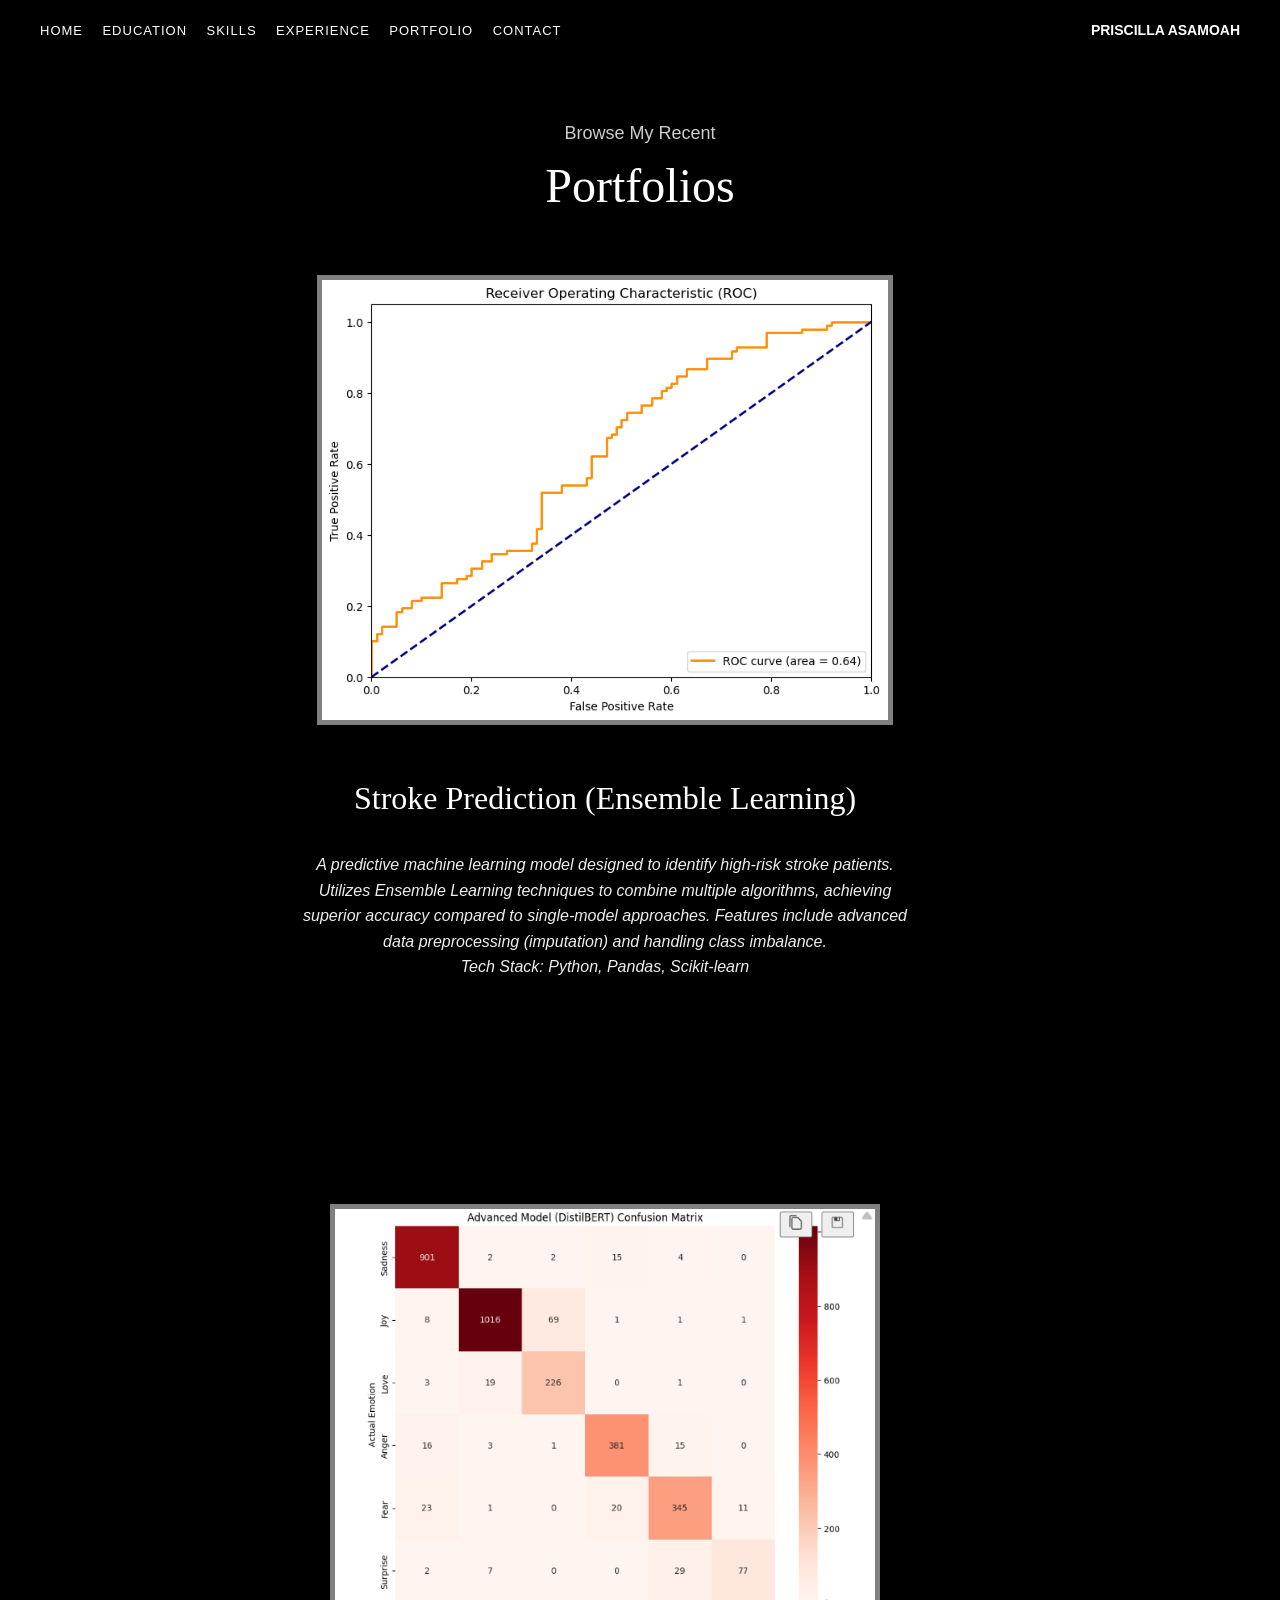
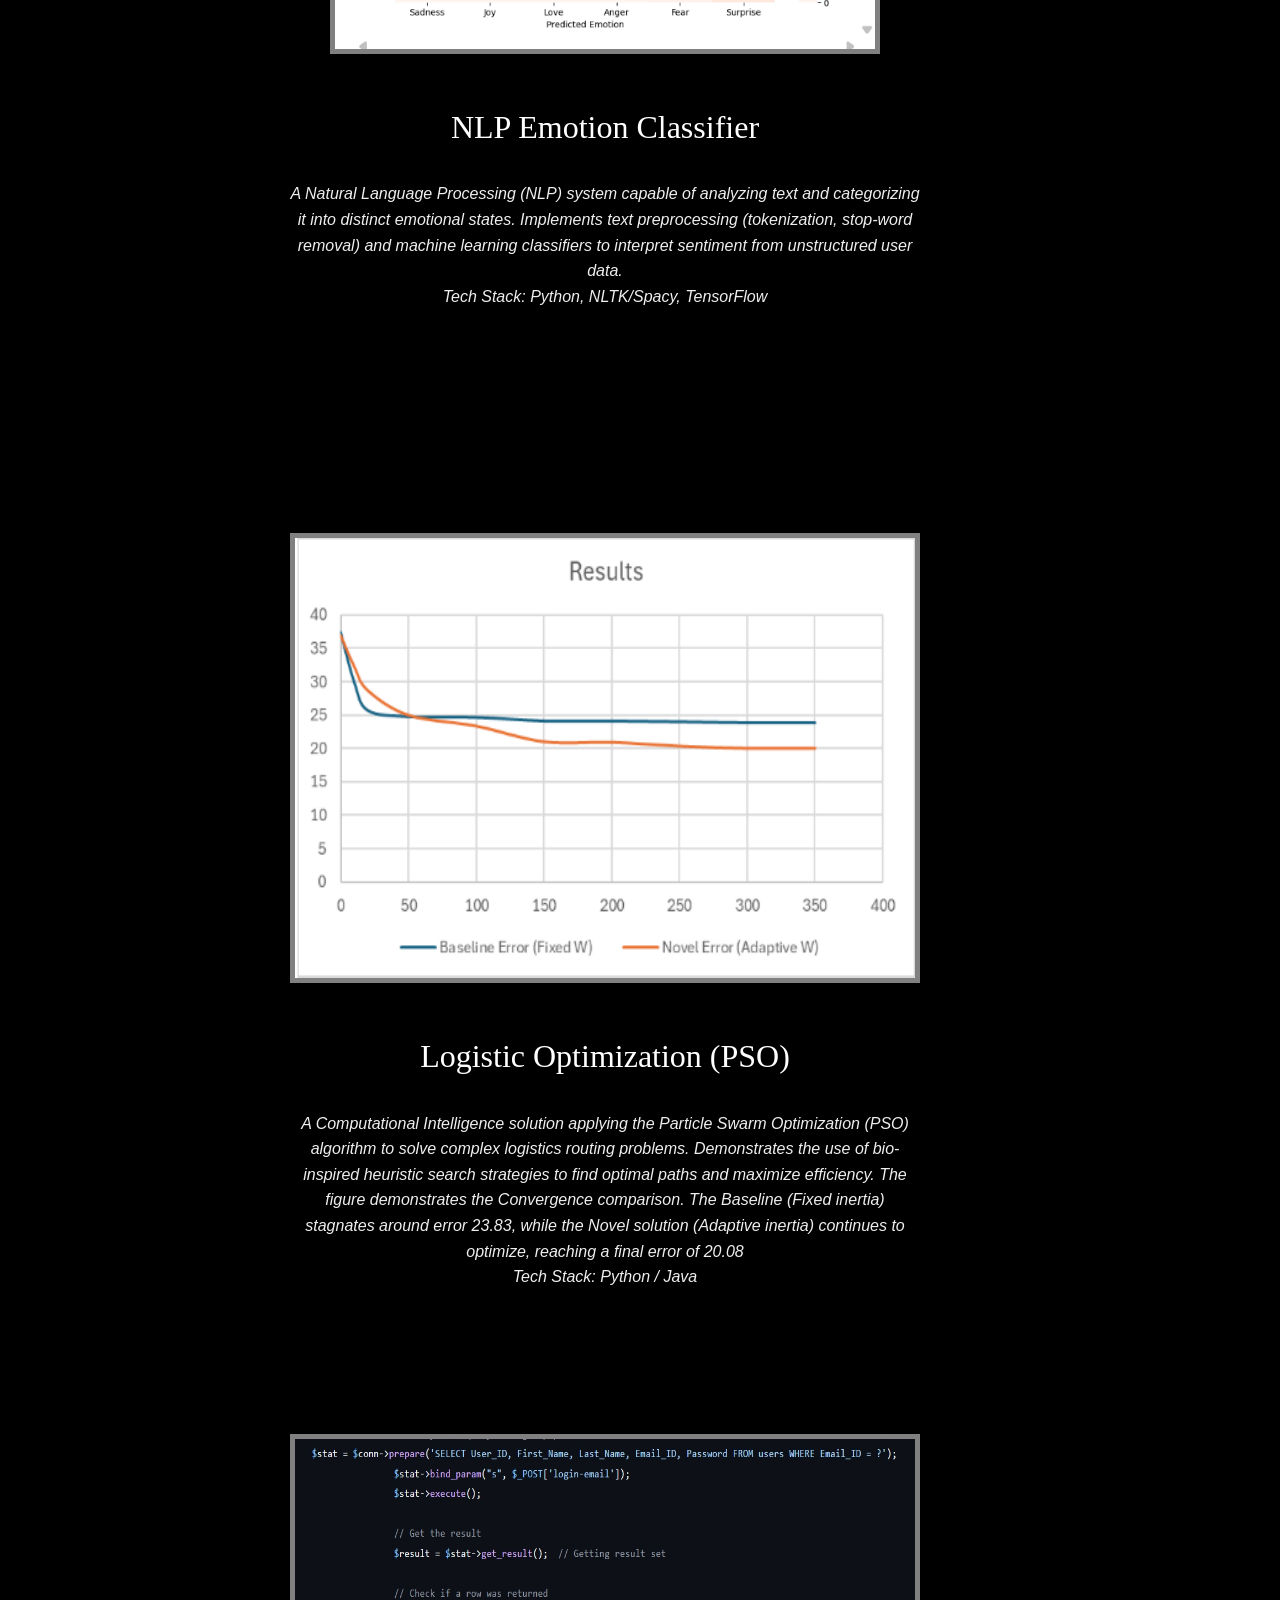
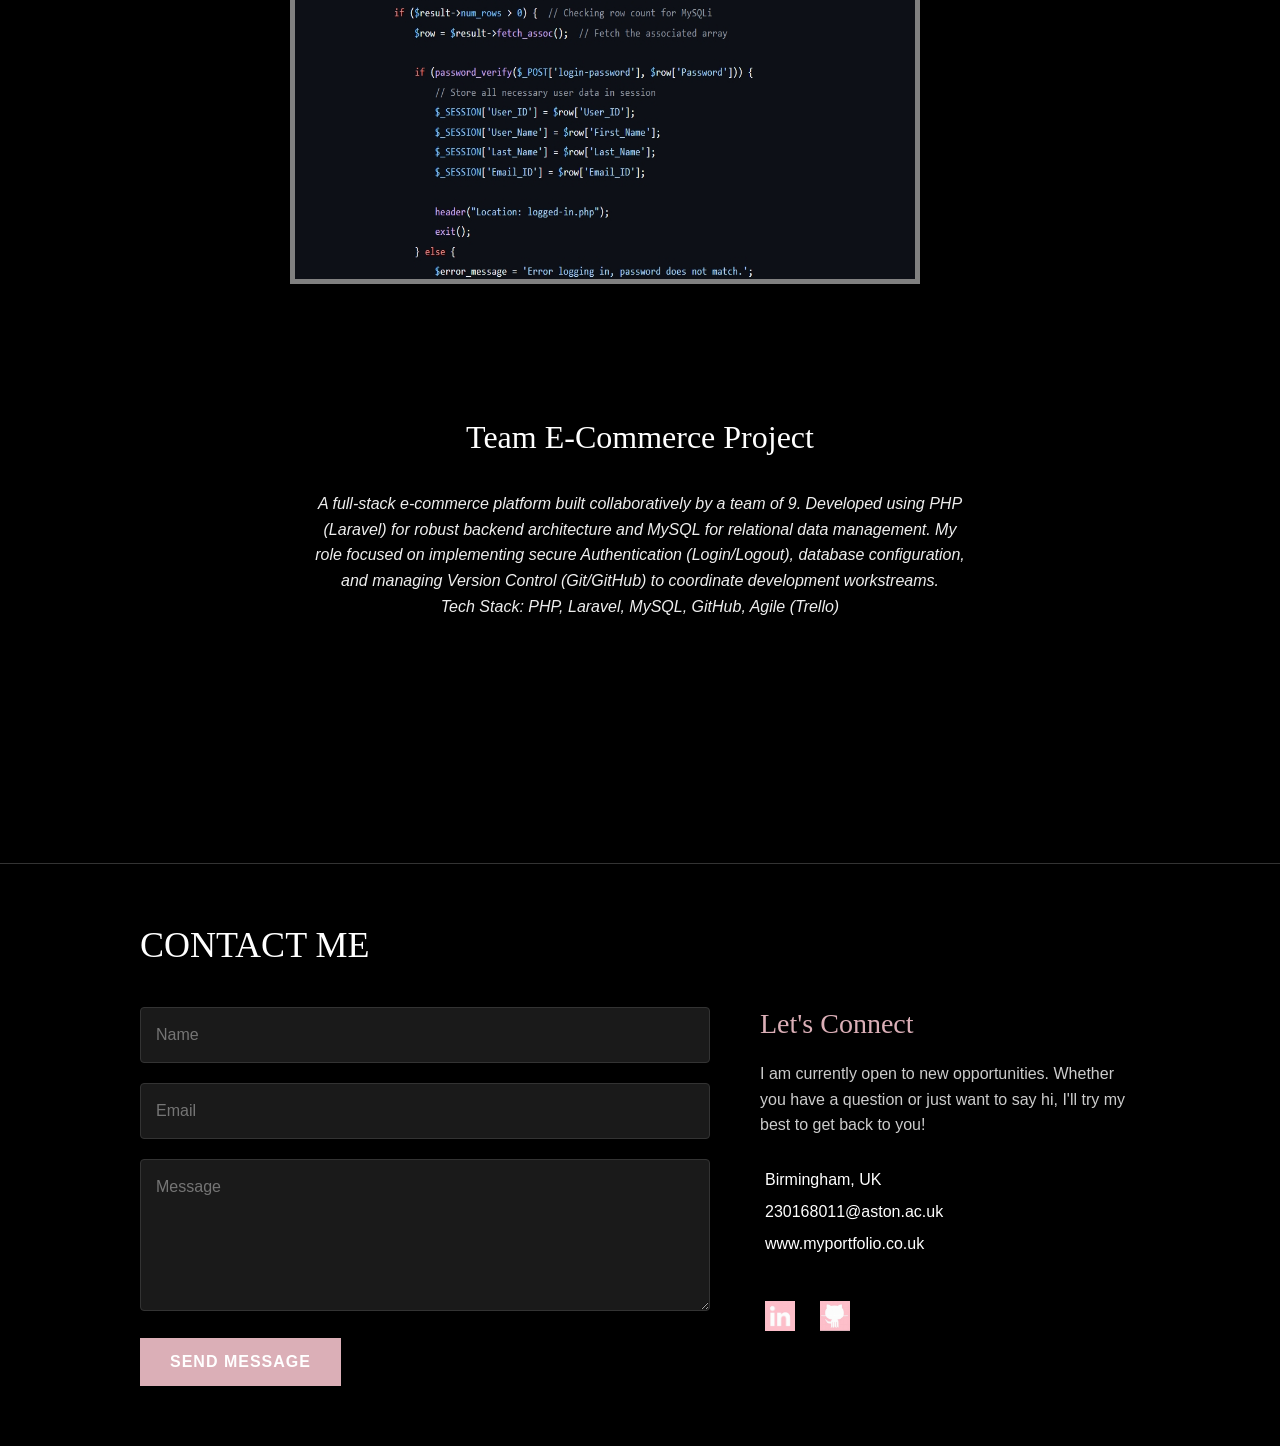
==== Portfolio.html @ 14e6e2b1 "Update Portfolio.html" ====
<!DOCTYPE html>
<html lang="en">
<head>
  <meta charset="utf-8" />
  <title>Portfolio</title>
  <link rel="icon" href="images/favicon2.png" type="image/x-icon"/>
  <link rel="stylesheet" type="text/css" href="https://cdn.jsdelivr.net/npm/bootstrap@5.1.1/dist/css/bootstrap.min.css" />
  <link rel="stylesheet" type="text/css" href="css/style.css" />
  <script defer src="js/basic.js"></script>
</head>
<body class="portbody">

 <nav class="main-nav">

  <!-- 2. The Hamburger Button (Only shows on mobile) -->
  <a href="#" class="toggle-button">
    <span class="bar"></span>
    <span class="bar"></span>
    <span class="bar"></span>
  </a>
    <div class="nav-links">
      <a href="index.html">HOME</a>
      <a href="#education">EDUCATION</a>
      <a href="#skills">SKILLS</a> 
      <a href="#work-experience">EXPERIENCE</a>
       <a href="Portfolio.html">PORTFOLIO</a>
      <a href="#contact">CONTACT</a>
    </div>
    <div class="nav-name">PRISCILLA ASAMOAH</div>
  </nav>


  
  </div>
  <div class="header-main-sm"></div>
</header>
<header class="coolheader">
    <img src="images\blackdot.png" alt="blackdot">
</header>
<main>
  <section id="projects">
    <p class="section_text_p1">Browse My Recent</p>
    <h1 class="title">Portfolios</h1>
    <div class="experience-details-container">
      <div class="detailes-container color-container">
        <div class="article-container">
           <img src="images/ROCStroke.png" alt="Project 1" class="project-img" />
        </div>
        <br>
        <h2 class="experience-subtitle project-title">Stroke Prediction (Ensemble Learning)</h2>
        <h3 class="project1-description"><em> A predictive machine learning model designed to identify high-risk stroke patients. Utilizes Ensemble Learning techniques to combine multiple algorithms, achieving superior accuracy compared to single-model approaches. Features include advanced data preprocessing (imputation) and handling class imbalance.
         <br>Tech Stack: Python, Pandas, Scikit-learn</em></h3><br><br><br><br><br><br>
      </div>
      <div class="detailes-container color-container">
        <div class="article-container">
          <img src="images/NLPClassCM.png" alt="Project 2" class="project-img2" />
        </div>
        <br>
        <h2 class="experience-subtitle project-title2">NLP Emotion Classifier</h2>
        <h3 class="project2-description">
<em>A Natural Language Processing (NLP) system capable of analyzing text and categorizing it into distinct emotional states. Implements text preprocessing (tokenization, stop-word removal) and machine learning classifiers to interpret sentiment from unstructured user data.<br>
Tech Stack: Python, NLTK/Spacy, TensorFlow </em></h3><br><br><br><br><br><br>
      </div>
      <div class="detailes-container color-container">
        <div class="article-container">
          <img src="images/CIResults.png" alt="Project 3" class="project-img3" />
        </div>
        <br>
        <h2 class="experience-subtitle project-title3">Logistic Optimization (PSO)</h2>
        <h3 class="project3-description"> <em>A Computational Intelligence solution applying the Particle Swarm Optimization (PSO) algorithm to solve complex logistics routing problems. Demonstrates the use of bio-inspired heuristic search strategies to find optimal paths and maximize efficiency. The figure demonstrates the Convergence comparison. The Baseline (Fixed inertia) stagnates around error 23.83, while the Novel solution (Adaptive inertia) continues to optimize, reaching a final error of 20.08
<br>Tech Stack: Python / Java</em></h3><br><br><br><br><br><br>
    
          <img src="images/loginecom.jpeg" alt="Project 4" class="project-img4" />
        </div>
        <br>
        <h2 class="experience-subtitle project-title4">Team E-Commerce Project</h2>
        <h3 class="project4-description"><em>A full-stack e-commerce platform built collaboratively by a team of 9. Developed using PHP (Laravel) for robust backend architecture and MySQL for relational data management. My role focused on implementing secure Authentication (Login/Logout), database configuration, and managing Version Control (Git/GitHub) to coordinate development workstreams.<br>Tech Stack: PHP, Laravel, MySQL, GitHub, Agile (Trello)</em></h3><br><br><br><br><br><br>
      </div>
    </div>
  </section>

   <!-- CONTACT SECTION -->
<section id="contact" class="contact-section">
  <div class="container-fluid">
    <h2 class="section-title">CONTACT ME</h2>
    
    <div class="contact-container">
      
      <!-- LEFT SIDE: The Form -->
      <div class="contact-left">
        <form action="#" method="POST" class="simple-form">
          <input type="text" placeholder="Name" required>
          <input type="email" placeholder="Email" required>
          <textarea placeholder="Message" rows="5" required></textarea>
          <button type="submit">SEND MESSAGE</button>
        </form>
      </div>

      <!-- RIGHT SIDE: Info & Socials -->
      <div class="contact-right">
        <h3>Let's Connect</h3>
        <p class="contact-desc">
          I am currently open to new opportunities. Whether you have a question or just want to say hi, I'll try my best to get back to you!
        </p>
        
        <div class="info-item">
          <i class="fas fa-map-marker-alt"></i>
          <span>Birmingham, UK</span>
        </div>
        <div class="info-item">
          <i class="fas fa-envelope"></i>
          <span>230168011@aston.ac.uk</span>
        </div>
        <div class="info-item">
          <i class="fas fa-globe"></i>
          <span>www.myportfolio.co.uk</span>
        </div>

          <div class="social-icons">
             <a href="https://www.linkedin.com/in/priscilla-a-752004272/" target="_blank" class="pink-square">
                 <img src="images/linkedin2.png" alt="LinkedIn">
             </a>
             <a href="https://github.com/xx994" target="_blank" class="pink-square">
                 <img src="images/github2.png" alt="GitHub">
             </a>
          </div>

      </div>

    </div>
  </div>
</section>
 <script>
  const toggleButton = document.getElementsByClassName('toggle-button')[0];
  const navbarLinks = document.getElementsByClassName('nav-links')[0];

  toggleButton.addEventListener('click', () => {
    navbarLinks.classList.toggle('active');
  });
</script>

</main>

</body>
<footer></footer>
</html>
---- css/style.css ----
/* =========================================
   INDEX PAGE STYLES 
   ================================********* */
    /* --- RESET & BASICS --- */
    * {
      margin: 0;
      padding: 0;
      box-sizing: border-box;
    }

    body {
      font-family: 'Raleway', sans-serif;
      overflow-x: hidden;
    }

    img {
      max-width: 100%;
      height: auto;
    }
    html {
  scroll-behavior: smooth; /* Makes it scroll nicely instead of jumping */
}

section {
  scroll-margin-top: 60px; /* The Magic Fix: Stops scrolling 80px above the section */
}

    /* --- NAVIGATION --- */
    .main-nav {
      position: fixed;
      top: 0;
      width: 100%;
      height: 60px;
      background: black;
      display: flex;
      justify-content: space-between;
      align-items: center;
      padding: 0 40px;
      z-index: 1000;
    }

    .nav-links a {
      color: white;
      text-decoration: none;
      margin-right: 15px;
      font-size: 13px;
      letter-spacing: 1px;
    }

    .nav-links a:hover {
      color: #FDBEC9;
    }

    .nav-name {
      color: white;
      font-size: 14px;
      font-weight: bold;
    }

    /* --- HERO SECTION (SPLIT SCREEN) --- */
    .hero-split {
      display: flex;
      min-height: 100vh;
    
    
    }

    .hero-left {
      flex: 1;
      background: white;
      border-bottom: 5px solid black;
      display: flex;
      justify-content: right;
      align-items: center;
      padding: 40px;
      position: relative;
    }

    .hero-right {
      flex: 1;
      background: black;
      color: white;
      display: flex;
      justify-content: center;
      align-items: center;

      
    
    }
    /* --- DOWNLOAD CV BUTTON --- */
.btn-download {
  display: inline-block;
  background-color: rgb(219, 175, 183); /* Your Theme Pink */
  color: white;
  padding: 12px 30px;
  border-radius: 30px; /* Makes it pill-shaped/rounded */
  text-decoration: none;
  font-family: 'Raleway', sans-serif;
  font-weight: bold;
  letter-spacing: 1px;
  margin-bottom: 25px; /* Spacing between button and social icons */
  transition: all 0.3s ease;
  border: 2px solid rgb(219, 175, 183);
}

.btn-download:hover {
  background-color: transparent; /* See-through on hover */
  color: rgb(219, 175, 183); /* Text turns pink */
  border: 2px solid rgb(219, 175, 183);
  transform: translateY(-3px); /* Floats up slightly */
}

    .content-wrapper {
    max-width: 500px;
  width: 100%;
  text-align: flex-end; 
  display: flex;
  flex-direction: column;
  align-items: center;

  
    }
    .signaturelogo{
      margin-right: 500px;
      align-items: start;
    }

    .intro-text {
      font-family: 'Playfair Display', serif;
      font-size: 20px;
      color: #081123;
      margin-bottom: 0;
      margin-right: 350px;
    }

    .main-name {
      font-family: 'Playfair Display', serif;
      font-size: 80px;
      line-height: 0.9;
      color: #081123;
      margin-bottom: 10px;
    }

    .script-name {
      font-family: 'Mrs Saint Delafield', cursive;
      font-size: 70px;
      color: #081123;
      transform: rotate(-18deg) translateX(5px) translateY(-20px);
      display: block;
    }
  

    .hero-right h1 {
      font-family: 'Raleway', sans-serif;
      font-size: 36px;
      margin-bottom: 20px;
      letter-spacing: 2px;
    }

    .hero-right .sub-text {
      font-size: 16px;
      margin-bottom: 30px;
      line-height: 1.5;
    }

    .profile-pic {
  
 width: 320px; /* Bigger and better! */
  height: 320px; /* Optional: Forces a square/circle shape if you want */
  border: 5px solid rgb(219, 175, 183);
  object-fit: cover; /* Ensures face isn't stretched */
  margin-top: 30px; /* Space between Name and Face */
  border-radius: 50%; /* Optional: Makes it a circle (very popular style) */
    }

    /* --- PINK SQUARE ICONS (FIXED) --- */
    .social-icons {
      display: flex;
      gap: 20px; /* Space between icons */
      margin-top: 20px;
      margin-bottom: 20px;
    }

    .pink-square {
        display: flex;
        justify-content: center;
        align-items: center;
        width: 30px;  
        height: 30px; 
        margin-top: 25px;
        margin-left: 5px;
        background-color: rgb(219, 175, 183); /* Pink */
        transition: transform 0.2s; 
        text-decoration: none; /* Remove underline */
    }


    .pink-square:hover {
        background-color: rgb(239, 207, 212);
        transform: scale(1.1);
    }

    /* --- SECTIONS --- */
    .dark-section {
      background-color: black;
      color: white;
      padding: 20px 10% 80px 10%; 
      min-height: 80vh; /* 80% of the screen height */
      border: none; /* No more white border */
     
    }

    .light-section {
      background-color: #eee;
      padding: 80px 10%;
      text-align: center;
       min-height: 80vh; /* 80% of the screen height */
  
    }

    .white-section {
      background-color: white;
      color: #333;
      padding: 80px 10%;
       min-height: 80vh; /* 80% of the screen height */
  
    }

    .section-title {
      font-family: 'Playfair Display', serif;
      font-size: 36px;
      margin-bottom: 40px;
      text-transform: uppercase;
    }
    /* --- EDUCATION SECTION --- */
    .edu-item, .job-item {
    margin-bottom: 5px;
    }

    .edu-item h3, .job-item h3 {
      font-size: 22px;
      margin-bottom: 5px;
    }

    .meta {
      font-style: italic;
      margin-bottom: 10px;
      color: gray;
    }

    .dark-section .meta {
      color: #bbb;
    }

    .quote {
      border-left: 4px solid pink;
      padding-left: 20px;
      margin-top: 40px;
      font-style: italic;
    }

    .skills-grid {
      display: flex;
      justify-content: space-around;
      flex-wrap: wrap;
    }

    .skill-card {
      background: white;
      padding: 20px;
      margin: 10px;
      width: 250px;
      border-bottom: 4px solid black;
    }

/* --- CONTACT SECTION (Split Layout) --- */
.contact-section {
  background-color: black;
  color: white;
  padding: 60px 10%;
  border-top: 1px solid #333; /* Subtle divider line */
}

.contact-container {
  display: flex;
  gap: 50px; /* Space between Form and Info */
  flex-wrap: wrap; /* Wraps on mobile */
  align-items: flex-start;
}

/* LEFT SIDE: Form Styling */
.contact-left {
  flex: 1.5; /* Takes up slightly more space */
}

.simple-form input, 
.simple-form textarea {
  width: 100%;
  padding: 15px;
  margin-bottom: 20px;
  background-color: #1a1a1a; /* Dark Grey Input background */
  border: 1px solid #333;
  color: white;
  font-family: 'Raleway', sans-serif;
  border-radius: 4px; /* Slight curve */
}

.simple-form input:focus, 
.simple-form textarea:focus {
  outline: none;
  border-color: rgb(219, 175, 183); /* Pink focus border */
}

.simple-form button {
  background-color: rgb(219, 175, 183);
  color: white;
  padding: 12px 30px;
  border: none;
  cursor: pointer;
  font-weight: bold;
  letter-spacing: 1px;
  transition: background 0.3s;
}

.simple-form button:hover {
  background-color: rgb(239, 207, 212);
}

/* RIGHT SIDE: Info Styling */
.contact-right {
  flex: 1;
}

.contact-right h3 {
  font-family: 'Playfair Display', serif;
  font-size: 28px;
  margin-bottom: 20px;
  color: rgb(219, 175, 183);
}

.contact-desc {
  color: #ccc;
  margin-bottom: 30px;
  line-height: 1.6;
}

.info-item {
  display: flex;
  align-items: left;
  margin-left: -30px;
  margin-bottom: 8px;
}

.info-item i {
  color: rgb(219, 175, 183);
  width: 25px;
  margin-right: 10px;
  margin: top -150px;
}

/* Mobile Fix */
@media (max-width: 768px) {
  .contact-container {
    flex-direction: column; /* Stack them on phone */
  }
}


/* =========================================
   PORTFOLIO PAGE STYLES (Black Background)
   ================================********* */

/* 1. Page Background & Reset */
.portbody {
  background-color: black;
  color: white;
  font-family: 'Raleway', sans-serif;
  overflow-x: hidden; /* Prevents side scrolling */
}

/* 2. Navigation (Matches your Index page) */
.header-main {
  position: fixed;
  top: 0;
  width: 100%;
  height: 80px;
  background-color: black;
  z-index: 1000;
  display: flex;
  align-items: center;
  justify-content: space-between;
  padding: 0 50px;
  border-bottom: 1px solid #333; /* Subtle divider */
}

.header-main-nav ul {
  list-style: none;
  margin: 0;
  padding: 0;
  display: flex;
}

.header-main-nav li {
  margin-right: 30px;
}

.header-main-nav a {
  text-decoration: none;
  color: white;
  font-size: 14px;
  letter-spacing: 1px;
  font-family: 'Open Sans', sans-serif;
}

.header-main-nav a:hover {
  color: #FDBEC9; /* Your Pink Hover Color */
}

/* 3. Main Project Section Layout */
/* 3. Main Project Section Layout */
/* =========================================
   PROJECT SECTION (CLEAN & CENTERED)
   ================================********* */

/* 1. Main Section Wrapper */
#projects {
  padding-top: 120px;
  padding-bottom: 100px;
  display: flex;
  flex-direction: column;
  align-items: center;
  width: 100%;
}

/* 2. Main Titles (e.g., "Browse My Recent") */
.section_text_p1 {
  font-size: 18px;
  color: #ccc;
  margin-bottom: 10px;
  text-align: center;
}

.title {
  font-family: 'Playfair Display', serif;
  font-size: 48px;
  text-align: center;
  margin-bottom: 60px;
  color: white;
}

/* 3. Individual Project Container (Holds Image + Text) */
.detailes-container {
  margin-bottom: 80px;
  width: 90%;          /* Uses percentage so it fits mobile */
  max-width: 900px;    /* Stops it from getting too wide */
  display: flex;
  flex-direction: column;
  align-items: center; /* Forces everything to the center line */
}

/* 4. Project Images */
/* NOTE: We list all classes to make sure they all behave the same */
.project-img, 
.project-img2, 
.project-img3,
.project-img4, 
.project-img5, 
.project-img6 {
  width: 100%;
  max-width: 700px;
  
  /* THE FIX: 450px is the happy medium between "too small" and "too tall" */
  height: 450px; 
  
  border: 5px solid grey;
  
  /* IMPORTANT FIX: Images should be 'block', not 'flex' */
  display: block; 
  
  margin-bottom: 30px; /* Space between Image and Title */
 
}

/* 5. Project Titles */
.project-title,
.project-title2,
.project-title3,
.project-title4,
.project-title5,
.project-title6 {
  font-family: 'Playfair Display', serif;
  font-size: 32px;
  margin-bottom: 35px;
  text-align: center;
  width: 100%;
  color: white;
}

/* 6. Project Descriptions */
.project1-description,
.project2-description,
.project3-description,
.project4-description,
.project5-description,
.project6-description {
  font-family: 'Raleway', sans-serif;
  font-size: 16px;
  color: #eee;
  
  /* ALIGNMENT FIX */
  text-align: center; /* Centers the words */
  margin: 0 auto;     /* Centers the invisible text box */
  
  line-height: 1.6;
  
  /* TRICK: Making text slightly narrower than the image looks cleaner */
  max-width: 650px; 
  width: 100%;
  
  font-weight: 300;
  font-style: normal; /* Ensures no italics */
}
/* Hide the decorative dot if it interferes, or style it */
.coolheader {
  display: none; /* Hides the blackdot image unless you really need it */
}

/* 7. Mobile Adjustments */
@media (max-width: 768px) {
  .header-main {
    padding: 0 20px;
  }
  
  .title {
    font-size: 36px;
  }
  
  .project-title, .project-title2, .project-title3 {
    font-size: 24px;
  }
  
  .project1-description, .project2-description, .project3-description {
    font-size: 16px;
    padding: 0 20px;
  }
}
/* 1. Base Styles (Desktop) - Hide the hamburger */
.toggle-button {
  display: none; /* Hidden on computer */
  position: absolute;
  right: 20px;
  flex-direction: column;
  justify-content: space-between;
  width: 30px;
  height: 21px;
}

.toggle-button .bar {
  height: 3px;
  width: 100%;
  background-color: white;
  border-radius: 10px;
}
 /* =========================================
   MOBILE FIXES (Add to bottom of style.css)
   ================================********* */

@media (max-width: 768px) {

  /* 1. Fix the Main Container Stacking */
  .hero-split {
    flex-direction: column; /* Stacks White on top of Black */
    margin-top: 60px; /* Space for navbar */
  }

  /* 2. Fix the White Section (Top) */
  .hero-left {
    width: 100%;
    border-right: none; /* REMOVES THE WEIRD VERTICAL LINE */
    border-bottom: 5px solid black; /* Adds a clean divider at the bottom instead */
    padding: 40px 20px;
    
    /* Center the Name and Logo */
    justify-content: center; 
    align-items: center;
    text-align: center;
  }

  /* Reset margins for the name elements so they center properly */
  .hero-left .content-wrapper,
  .intro-text,
  .signaturelogo, 
  .script-name {
    margin: 0 auto; /* Forces everything to center */
    text-align: center;
    transform: none; /* Removes fancy rotations that might break mobile */
  }
  
  /* Optional: Make the script name readable on mobile */
  .script-name {
    margin-top: -10px;
    margin-bottom: 20px;
    display: block;
  }

  /* 3. Fix the Black Section (Bottom) */
  .hero-right {
    width: 100%;
    padding: 60px 20px;
    
    /* Center everything */
    justify-content: center;
    align-items: center;
    text-align: center;
  }

  /* Fix the text alignment in the black section */
  .hero-right .content-wrapper {
    margin: 0;
    text-align: center;
    align-items: center;
  }

  /* Make the big text slightly smaller for phone screens */
  .hero-right h1 {
    font-size: 32px; 
    text-align: center;
  }

  /* 4. Fix the Profile Pic if it's there */
  .profile-pic {
    width: 250px;
    height: 250px;
    margin: 20px auto;
  }

  /* 5. Navigation Bar Fix */
  .main-nav {
    padding: 0 20px; /* Less padding on sides */
  }
  
  .nav-name {
    font-size: 12px; /* Smaller name in corner */
  }
  @media (max-width: 768px) {
  /* Show the button */
  .toggle-button {
    display: flex; 
  }

  /* Hide the links by default */
  .nav-links {
    display: none; 
    width: 100%;
    text-align: center;
    position: absolute;
    top: 60px; /* Push it below the black bar */
    left: 0;
    background-color: black; /* Match navbar color */
    padding: 20px 0;
  }

  /* Stack the links vertically */
  .nav-links ul {
    flex-direction: column;
    width: 100%;
  }

  .nav-links li {
    margin: 15px 0; /* Space them out */
    display: block;
  }

  /* The Class we will add with JavaScript to show the menu */
  .nav-links.active {
    display: flex;
  }
}
}
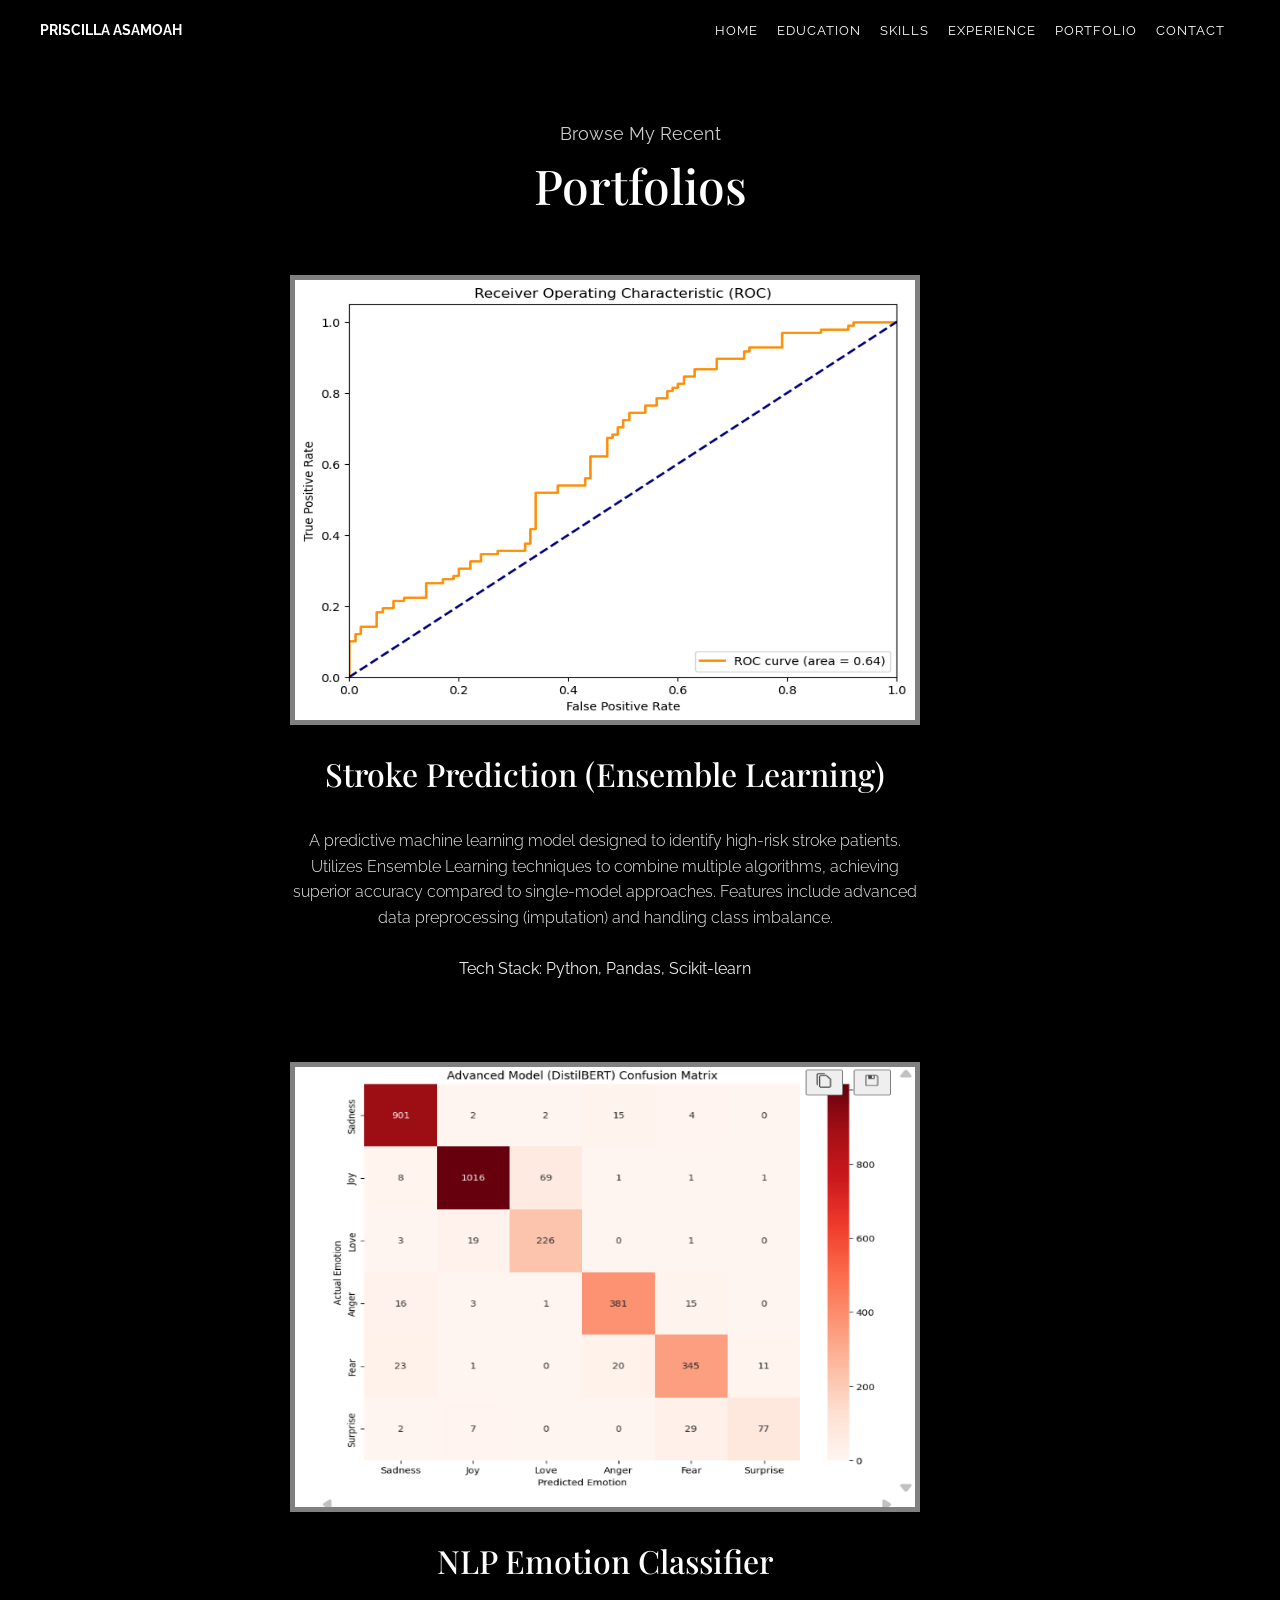
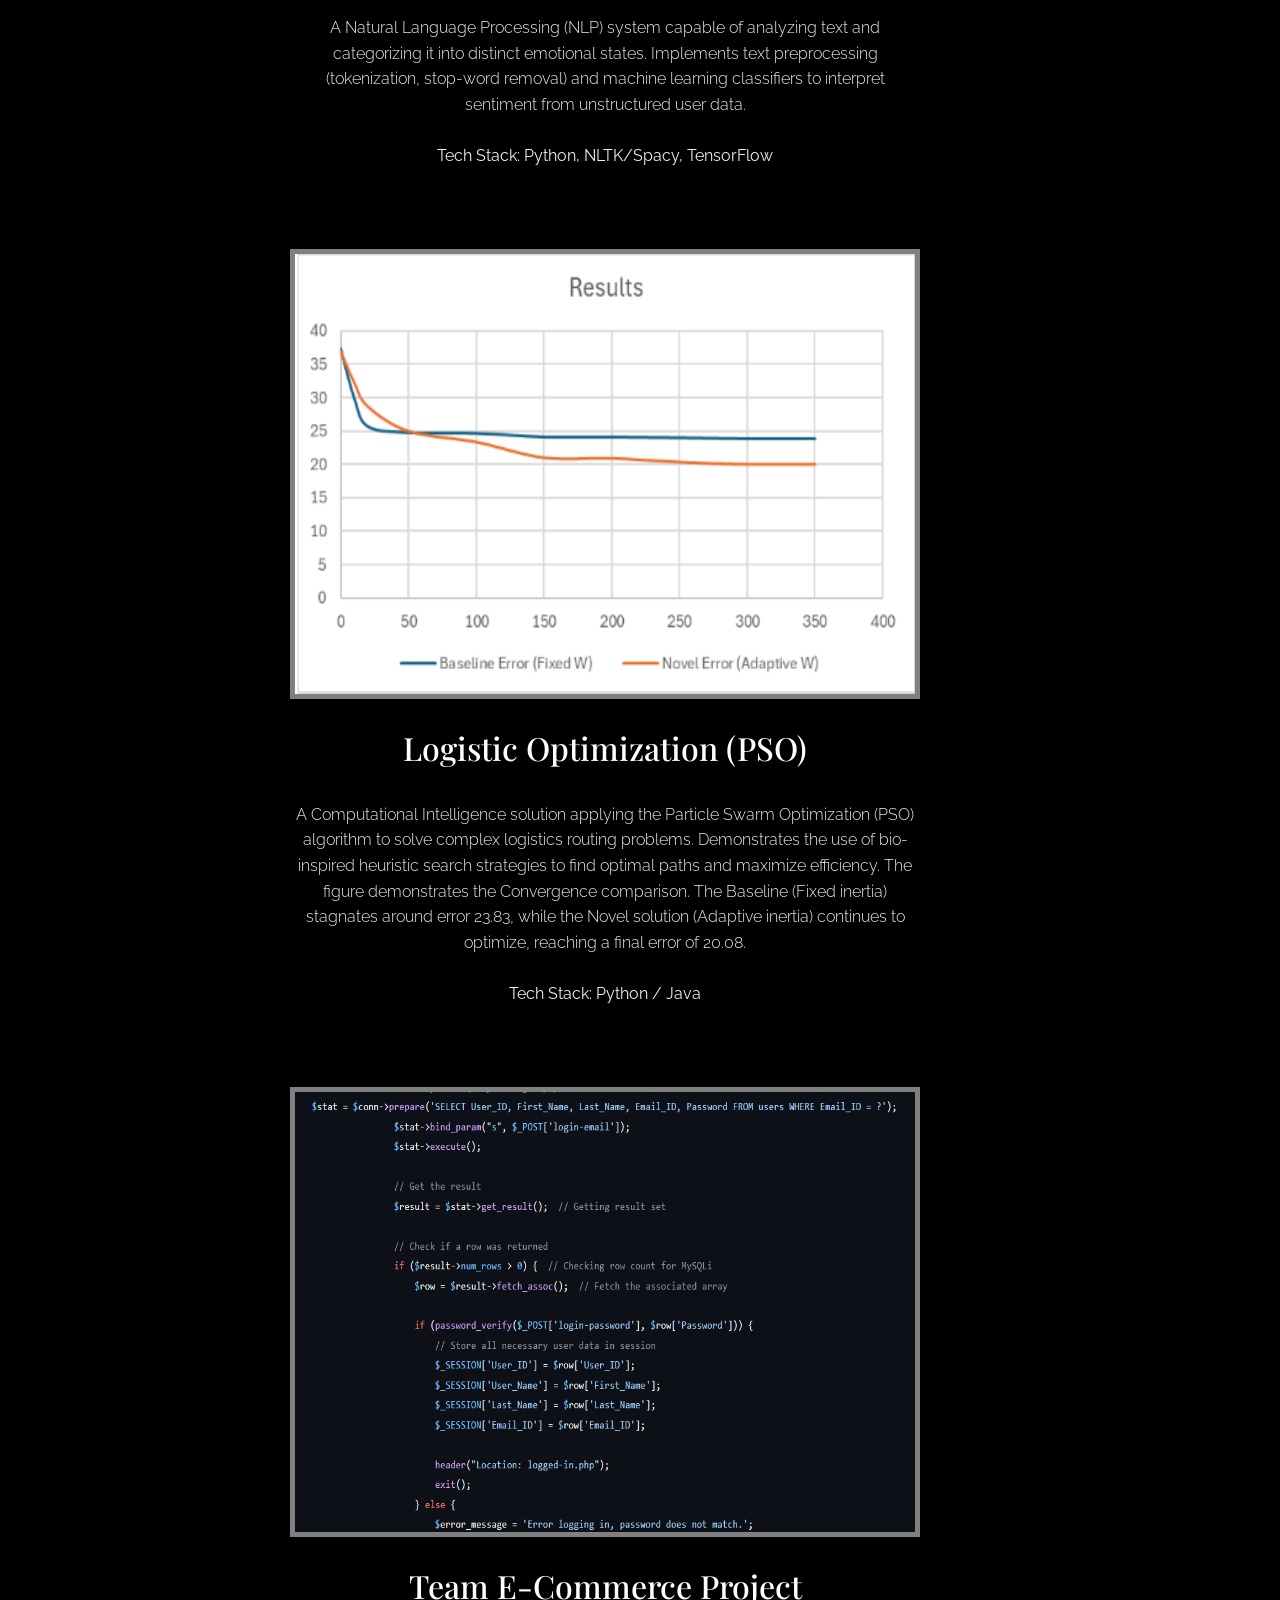
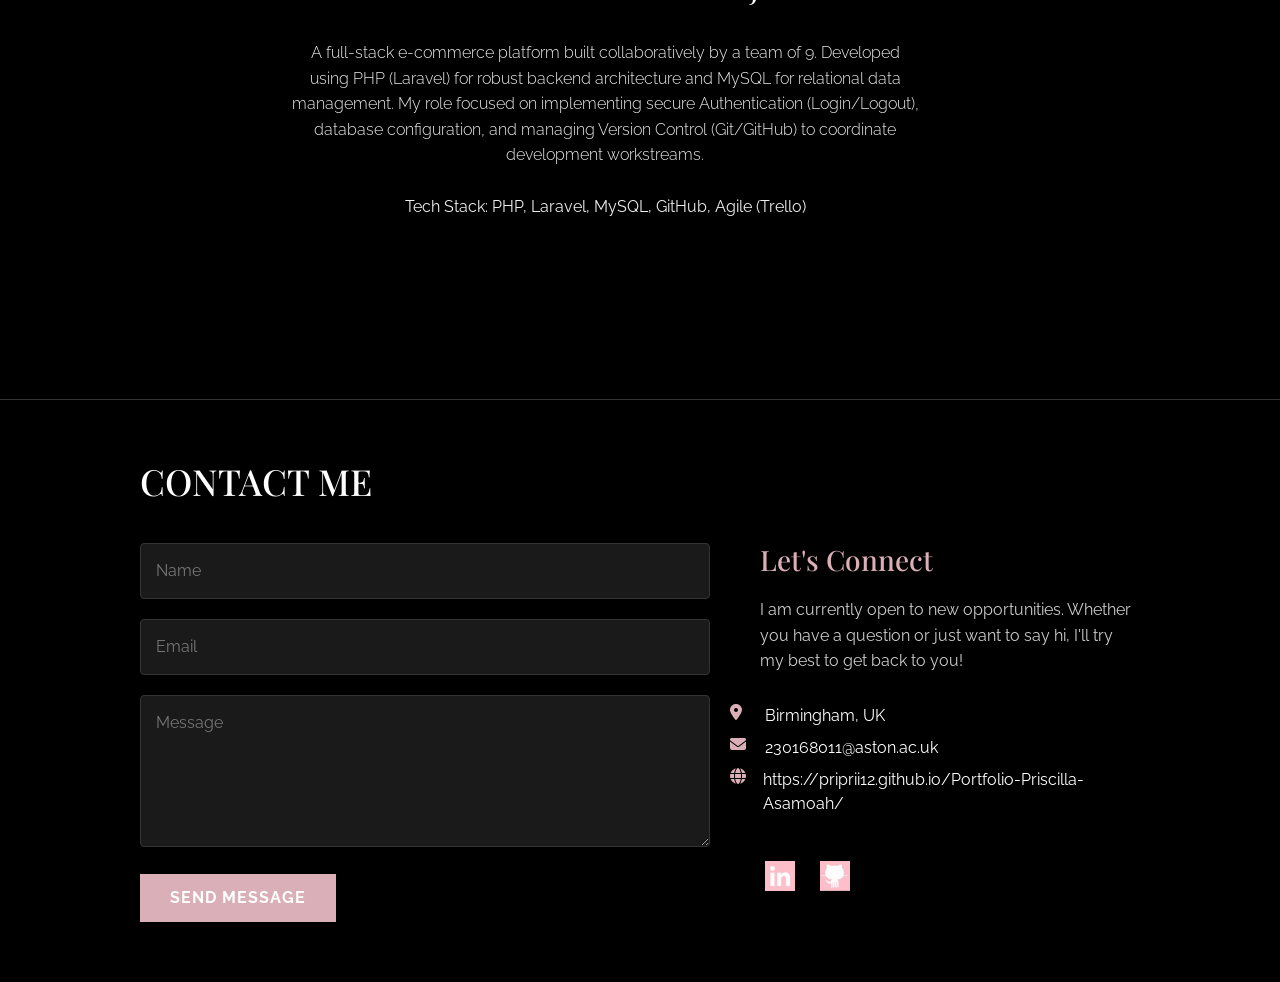
==== commit 1de70189: "Update Portfolio.html responsive layout for mobile" ====
--- a/Portfolio.html
+++ b/Portfolio.html
@@ -2,145 +2,161 @@
 <html lang="en">
 <head>
   <meta charset="utf-8" />
-  <title>Portfolio</title>
+  <meta name="viewport" content="width=device-width, initial-scale=1.0">
+  <title>Priscilla Asamoah | Portfolio</title>
   <link rel="icon" href="images/favicon2.png" type="image/x-icon"/>
-  <link rel="stylesheet" type="text/css" href="https://cdn.jsdelivr.net/npm/bootstrap@5.1.1/dist/css/bootstrap.min.css" />
+  
+  <!-- Fonts -->
+  <link rel="preconnect" href="https://fonts.googleapis.com">
+  <link rel="preconnect" href="https://fonts.gstatic.com" crossorigin>
+  <link href="https://fonts.googleapis.com/css2?family=Mrs+Saint+Delafield&family=Open+Sans:wght@300&family=Playfair+Display:wght@400;700&family=Raleway:wght@300;400;500;700&display=swap" rel="stylesheet">
+  
+  <!-- Bootstrap -->
+  <link rel="stylesheet" href="https://cdn.jsdelivr.net/npm/bootstrap@5.1.1/dist/css/bootstrap.min.css" />
+  
+  <!-- FontAwesome (Fixes your missing icons!) -->
+  <link rel="stylesheet" href="https://cdnjs.cloudflare.com/ajax/libs/font-awesome/6.4.0/css/all.min.css">
+
+  <!-- CSS -->
   <link rel="stylesheet" type="text/css" href="css/style.css" />
-  <script defer src="js/basic.js"></script>
 </head>
+
 <body class="portbody">
 
- <nav class="main-nav">
+  <nav class="main-nav">
+    <div class="nav-name">PRISCILLA ASAMOAH</div>
 
-  <!-- 2. The Hamburger Button (Only shows on mobile) -->
-  <a href="#" class="toggle-button">
-    <span class="bar"></span>
-    <span class="bar"></span>
-    <span class="bar"></span>
-  </a>
+    <!-- The Hamburger Button -->
+    <a href="#" class="toggle-button">
+      <span class="bar"></span>
+      <span class="bar"></span>
+      <span class="bar"></span>
+    </a>
+    
     <div class="nav-links">
+      <!-- FIXED LINKS: Point back to index.html -->
       <a href="index.html">HOME</a>
-      <a href="#education">EDUCATION</a>
-      <a href="#skills">SKILLS</a> 
-      <a href="#work-experience">EXPERIENCE</a>
-       <a href="Portfolio.html">PORTFOLIO</a>
-      <a href="#contact">CONTACT</a>
+      <a href="index.html#education">EDUCATION</a>
+      <a href="index.html#skills">SKILLS</a> 
+      <a href="index.html#work-experience">EXPERIENCE</a>
+      <a href="Portfolio.html">PORTFOLIO</a>
+      <a href="portfolio.html#contact">CONTACT</a>
     </div>
-    <div class="nav-name">PRISCILLA ASAMOAH</div>
   </nav>
 
-
-  
-  </div>
-  <div class="header-main-sm"></div>
-</header>
-<header class="coolheader">
-    <img src="images\blackdot.png" alt="blackdot">
-</header>
 <main>
   <section id="projects">
     <p class="section_text_p1">Browse My Recent</p>
     <h1 class="title">Portfolios</h1>
     <div class="experience-details-container">
-      <div class="detailes-container color-container">
-        <div class="article-container">
-           <img src="images/ROCStroke.png" alt="Project 1" class="project-img" />
-        </div>
-        <br>
-        <h2 class="experience-subtitle project-title">Stroke Prediction (Ensemble Learning)</h2>
-        <h3 class="project1-description"><em> A predictive machine learning model designed to identify high-risk stroke patients. Utilizes Ensemble Learning techniques to combine multiple algorithms, achieving superior accuracy compared to single-model approaches. Features include advanced data preprocessing (imputation) and handling class imbalance.
-         <br>Tech Stack: Python, Pandas, Scikit-learn</em></h3><br><br><br><br><br><br>
+      
+      <!-- PROJECT 1 -->
+      <div class="detailes-container">
+        <img src="images/ROCStroke.png" alt="Stroke Prediction" class="project-img" />
+        <h2 class="project-title">Stroke Prediction (Ensemble Learning)</h2>
+        <p class="project1-description">
+           A predictive machine learning model designed to identify high-risk stroke patients. Utilizes Ensemble Learning techniques to combine multiple algorithms, achieving superior accuracy compared to single-model approaches. Features include advanced data preprocessing (imputation) and handling class imbalance.
+           <br><br><strong>Tech Stack: Python, Pandas, Scikit-learn</strong>
+        </p>
       </div>
-      <div class="detailes-container color-container">
-        <div class="article-container">
-          <img src="images/NLPClassCM.png" alt="Project 2" class="project-img2" />
-        </div>
-        <br>
-        <h2 class="experience-subtitle project-title2">NLP Emotion Classifier</h2>
-        <h3 class="project2-description">
-<em>A Natural Language Processing (NLP) system capable of analyzing text and categorizing it into distinct emotional states. Implements text preprocessing (tokenization, stop-word removal) and machine learning classifiers to interpret sentiment from unstructured user data.<br>
-Tech Stack: Python, NLTK/Spacy, TensorFlow </em></h3><br><br><br><br><br><br>
+
+      <!-- PROJECT 2 -->
+      <div class="detailes-container">
+        <img src="images/NLPClassCM.png" alt="NLP Emotion Classifier" class="project-img2" />
+        <h2 class="project-title2">NLP Emotion Classifier</h2>
+        <p class="project2-description">
+          A Natural Language Processing (NLP) system capable of analyzing text and categorizing it into distinct emotional states. Implements text preprocessing (tokenization, stop-word removal) and machine learning classifiers to interpret sentiment from unstructured user data.
+          <br><br><strong>Tech Stack: Python, NLTK/Spacy, TensorFlow</strong>
+        </p>
       </div>
-      <div class="detailes-container color-container">
-        <div class="article-container">
-          <img src="images/CIResults.png" alt="Project 3" class="project-img3" />
-        </div>
-        <br>
-        <h2 class="experience-subtitle project-title3">Logistic Optimization (PSO)</h2>
-        <h3 class="project3-description"> <em>A Computational Intelligence solution applying the Particle Swarm Optimization (PSO) algorithm to solve complex logistics routing problems. Demonstrates the use of bio-inspired heuristic search strategies to find optimal paths and maximize efficiency. The figure demonstrates the Convergence comparison. The Baseline (Fixed inertia) stagnates around error 23.83, while the Novel solution (Adaptive inertia) continues to optimize, reaching a final error of 20.08
-<br>Tech Stack: Python / Java</em></h3><br><br><br><br><br><br>
+
+      <!-- PROJECT 3 -->
+      <div class="detailes-container">
+        <img src="images/CIResults.png" alt="Logistic Optimization" class="project-img3" />
+        <h2 class="project-title3">Logistic Optimization (PSO)</h2>
+        <p class="project3-description">
+           A Computational Intelligence solution applying the Particle Swarm Optimization (PSO) algorithm to solve complex logistics routing problems. Demonstrates the use of bio-inspired heuristic search strategies to find optimal paths and maximize efficiency. The figure demonstrates the Convergence comparison. The Baseline (Fixed inertia) stagnates around error 23.83, while the Novel solution (Adaptive inertia) continues to optimize, reaching a final error of 20.08.
+           <br><br><strong>Tech Stack: Python / Java</strong>
+        </p>
+      </div>
     
-          <img src="images/loginecom.jpeg" alt="Project 4" class="project-img4" />
-        </div>
-        <br>
-        <h2 class="experience-subtitle project-title4">Team E-Commerce Project</h2>
-        <h3 class="project4-description"><em>A full-stack e-commerce platform built collaboratively by a team of 9. Developed using PHP (Laravel) for robust backend architecture and MySQL for relational data management. My role focused on implementing secure Authentication (Login/Logout), database configuration, and managing Version Control (Git/GitHub) to coordinate development workstreams.<br>Tech Stack: PHP, Laravel, MySQL, GitHub, Agile (Trello)</em></h3><br><br><br><br><br><br>
+      <!-- PROJECT 4 (Fixed Structure) -->
+      <div class="detailes-container">
+          <img src="images/loginecom.jpeg" alt="E-Commerce Project" class="project-img4" />
+          <h2 class="project-title4">Team E-Commerce Project</h2>
+          <p class="project4-description">
+            A full-stack e-commerce platform built collaboratively by a team of 9. Developed using PHP (Laravel) for robust backend architecture and MySQL for relational data management. My role focused on implementing secure Authentication (Login/Logout), database configuration, and managing Version Control (Git/GitHub) to coordinate development workstreams.
+            <br><br><strong>Tech Stack: PHP, Laravel, MySQL, GitHub, Agile (Trello)</strong>
+          </p>
       </div>
+
     </div>
   </section>
 
    <!-- CONTACT SECTION -->
-<section id="contact" class="contact-section">
-  <div class="container-fluid">
-    <h2 class="section-title">CONTACT ME</h2>
-    
-    <div class="contact-container">
+  <section id="contact" class="contact-section">
+    <div class="container-fluid">
+      <h2 class="section-title">CONTACT ME</h2>
       
-      <!-- LEFT SIDE: The Form -->
-      <div class="contact-left">
-        <form action="#" method="POST" class="simple-form">
-          <input type="text" placeholder="Name" required>
-          <input type="email" placeholder="Email" required>
-          <textarea placeholder="Message" rows="5" required></textarea>
-          <button type="submit">SEND MESSAGE</button>
-        </form>
-      </div>
-
-      <!-- RIGHT SIDE: Info & Socials -->
-      <div class="contact-right">
-        <h3>Let's Connect</h3>
-        <p class="contact-desc">
-          I am currently open to new opportunities. Whether you have a question or just want to say hi, I'll try my best to get back to you!
-        </p>
+      <div class="contact-container">
         
-        <div class="info-item">
-          <i class="fas fa-map-marker-alt"></i>
-          <span>Birmingham, UK</span>
-        </div>
-        <div class="info-item">
-          <i class="fas fa-envelope"></i>
-          <span>230168011@aston.ac.uk</span>
-        </div>
-        <div class="info-item">
-          <i class="fas fa-globe"></i>
-          <span>www.myportfolio.co.uk</span>
+        <!-- LEFT SIDE: The Form -->
+        <div class="contact-left">
+          <form action="#" method="POST" class="simple-form">
+            <input type="text" placeholder="Name" required>
+            <input type="email" placeholder="Email" required>
+            <textarea placeholder="Message" rows="5" required></textarea>
+            <button type="submit">SEND MESSAGE</button>
+          </form>
         </div>
 
-          <div class="social-icons">
-             <a href="https://www.linkedin.com/in/priscilla-a-752004272/" target="_blank" class="pink-square">
-                 <img src="images/linkedin2.png" alt="LinkedIn">
-             </a>
-             <a href="https://github.com/xx994" target="_blank" class="pink-square">
-                 <img src="images/github2.png" alt="GitHub">
-             </a>
+        <!-- RIGHT SIDE: Info & Socials -->
+        <div class="contact-right">
+          <h3>Let's Connect</h3>
+          <p class="contact-desc">
+            I am currently open to new opportunities. Whether you have a question or just want to say hi, I'll try my best to get back to you!
+          </p>
+          
+          <div class="info-item">
+            <i class="fas fa-map-marker-alt"></i>
+            <span>Birmingham, UK</span>
+          </div>
+          <div class="info-item">
+            <i class="fas fa-envelope"></i>
+            <span>230168011@aston.ac.uk</span>
+          </div>
+          <div class="info-item">
+            <i class="fas fa-globe"></i>
+            <span>https://priprii12.github.io/Portfolio-Priscilla-Asamoah/</span>
           </div>
 
+            <div class="social-icons">
+               <a href="https://www.linkedin.com/in/priscilla-a-752004272/" target="_blank" class="pink-square">
+                   <img src="images/linkedin2.png" alt="LinkedIn">
+               </a>
+               <a href="https://github.com/xx994" target="_blank" class="pink-square">
+                   <img src="images/github2.png" alt="GitHub">
+               </a>
+            </div>
+
+        </div>
+
       </div>
+    </div>
+  </section>
+</main>
 
-    </div>
-  </div>
-</section>
- <script>
+<!-- SCRIPT MOVED TO BOTTOM FOR PERFORMANCE -->
+<script>
   const toggleButton = document.getElementsByClassName('toggle-button')[0];
   const navbarLinks = document.getElementsByClassName('nav-links')[0];
 
-  toggleButton.addEventListener('click', () => {
-    navbarLinks.classList.toggle('active');
-  });
+  if(toggleButton) {
+    toggleButton.addEventListener('click', () => {
+      navbarLinks.classList.toggle('active');
+    });
+  }
 </script>
 
-</main>
-
 </body>
-<footer></footer>
 </html>
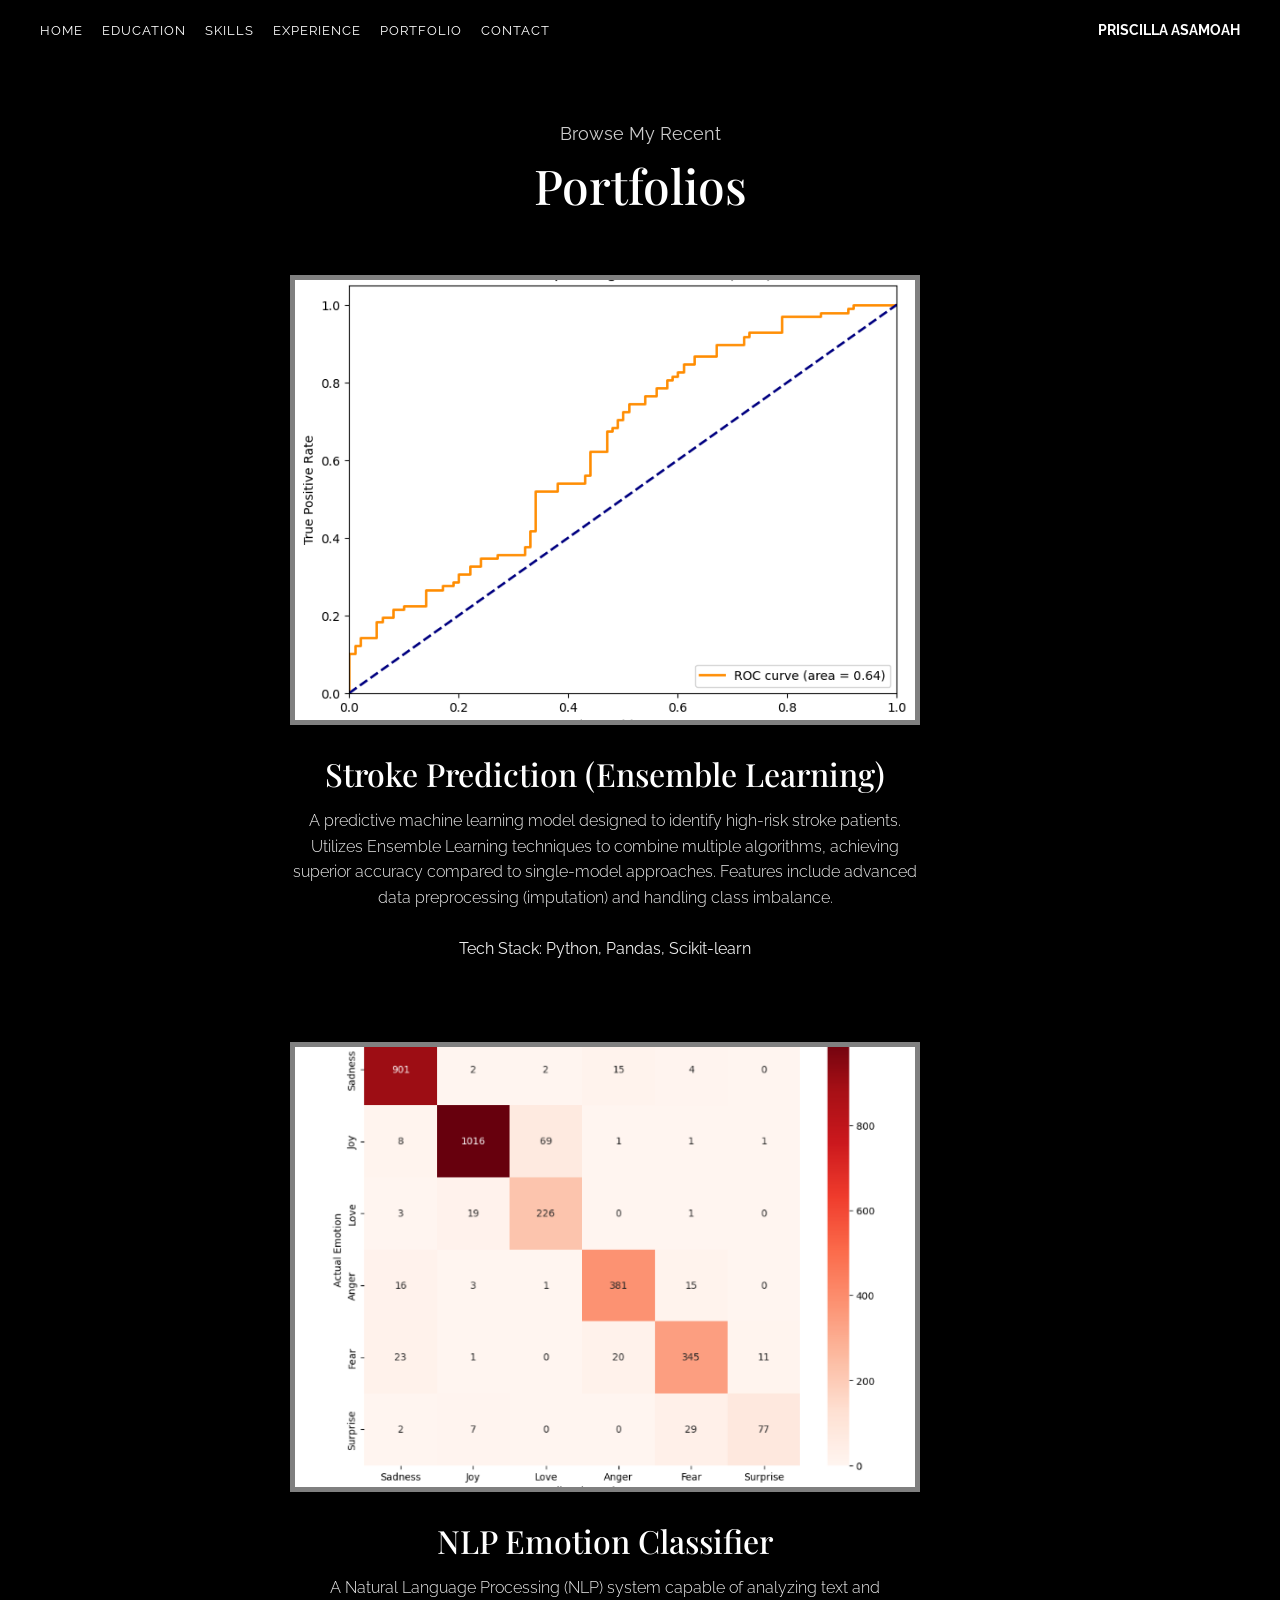
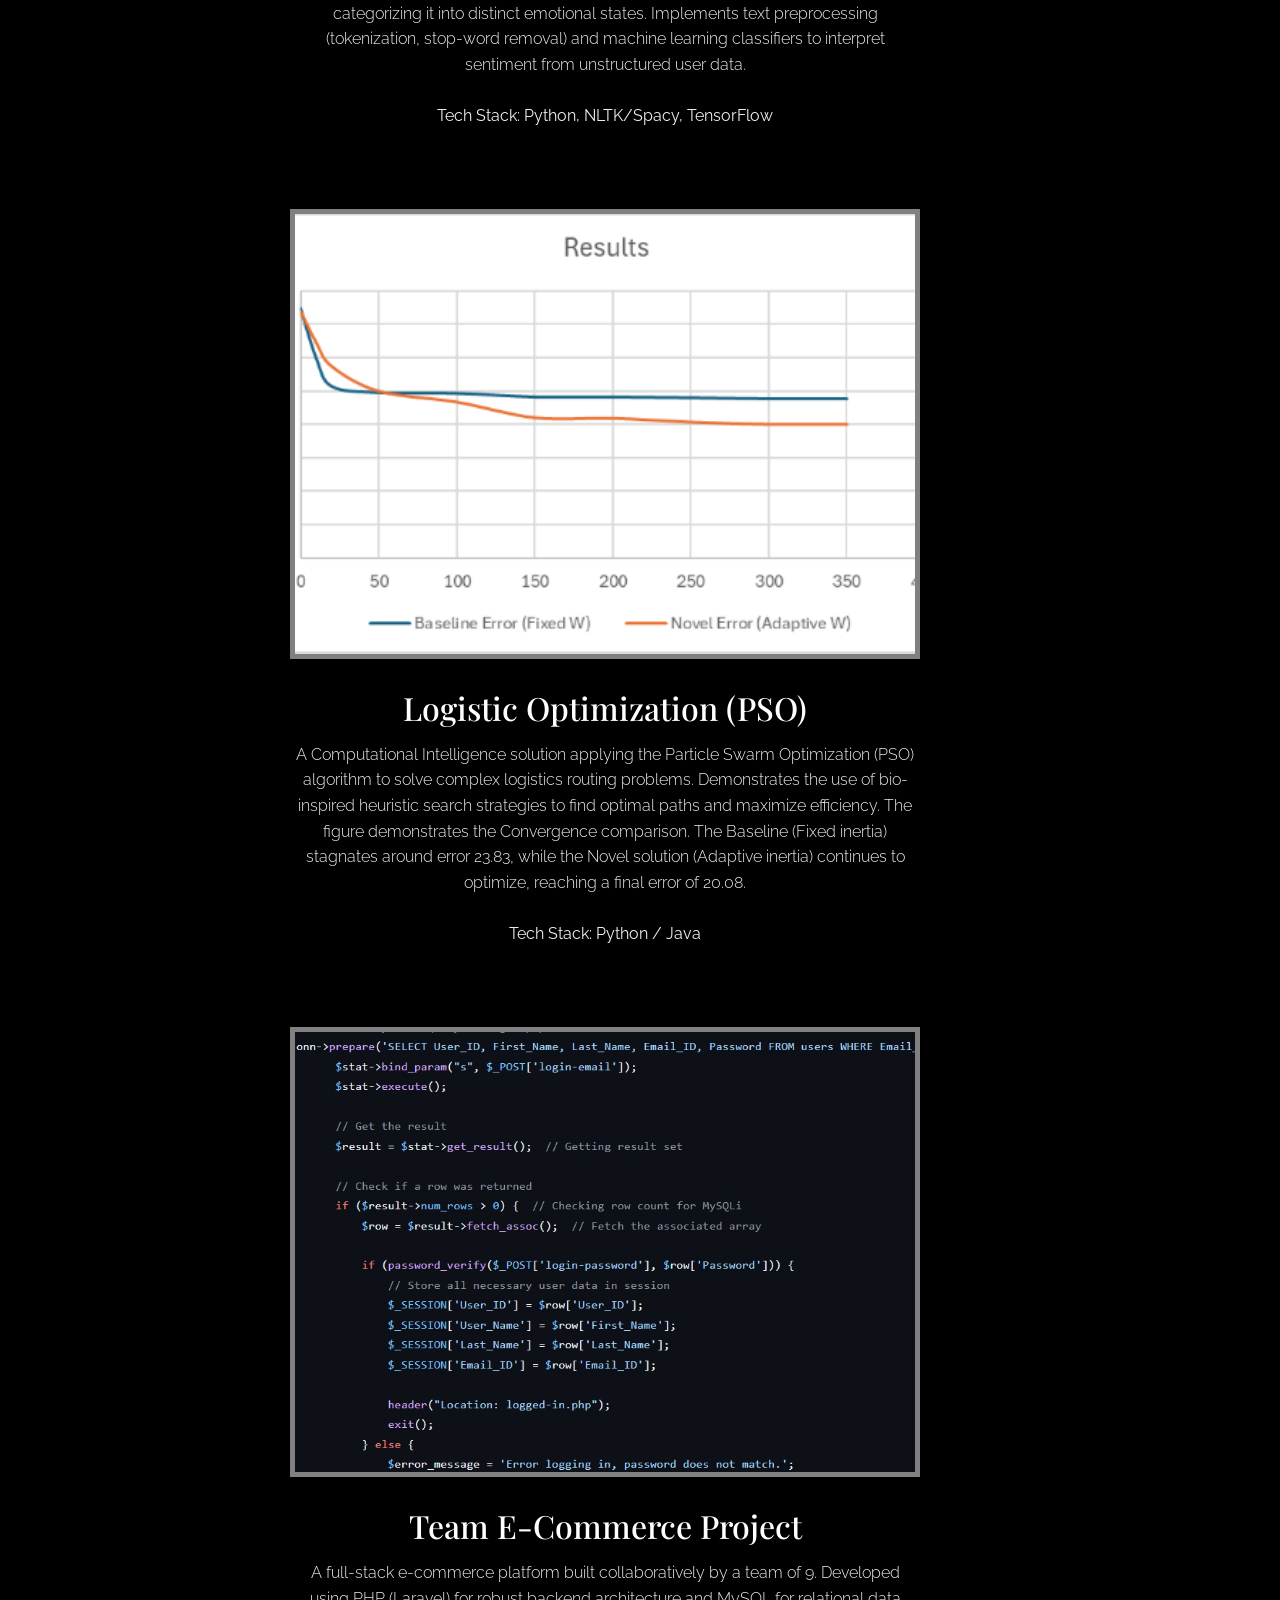
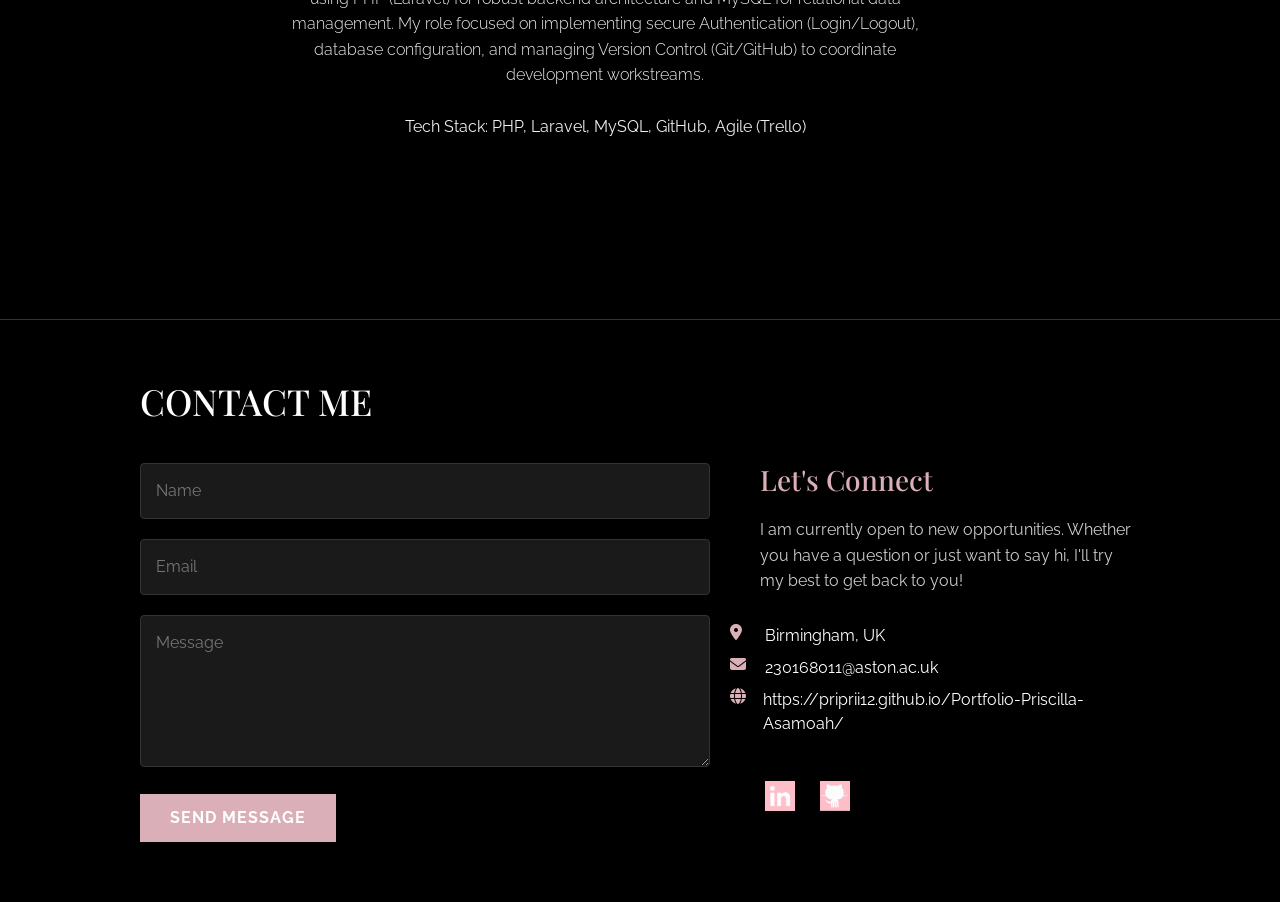
==== commit 76167652: "Update Portfolio.html" ====
--- a/Portfolio.html
+++ b/Portfolio.html
@@ -24,7 +24,7 @@
 <body class="portbody">
 
   <nav class="main-nav">
-    <div class="nav-name">PRISCILLA ASAMOAH</div>
+  
 
     <!-- The Hamburger Button -->
     <a href="#" class="toggle-button">
@@ -42,6 +42,7 @@
       <a href="Portfolio.html">PORTFOLIO</a>
       <a href="portfolio.html#contact">CONTACT</a>
     </div>
+    <div class="nav-name">PRISCILLA ASAMOAH</div>
   </nav>
 
 <main>
--- a/css/style.css
+++ b/css/style.css
@@ -61,8 +61,8 @@
     .hero-split {
       display: flex;
       min-height: 100vh;
-    
-    
+
+
     }
 
     .hero-left {
@@ -84,8 +84,8 @@
       justify-content: center;
       align-items: center;
 
-      
-    
+
+
     }
     /* --- DOWNLOAD CV BUTTON --- */
 .btn-download {
@@ -118,7 +118,7 @@
   flex-direction: column;
   align-items: center;
 
-  
+
     }
     .signaturelogo{
       margin-right: 500px;
@@ -148,7 +148,7 @@
       transform: rotate(-18deg) translateX(5px) translateY(-20px);
       display: block;
     }
-  
+
 
     .hero-right h1 {
       font-family: 'Raleway', sans-serif;
@@ -164,7 +164,7 @@
     }
 
     .profile-pic {
-  
+
  width: 320px; /* Bigger and better! */
   height: 320px; /* Optional: Forces a square/circle shape if you want */
   border: 5px solid rgb(219, 175, 183);
@@ -207,7 +207,7 @@
       padding: 20px 10% 80px 10%; 
       min-height: 80vh; /* 80% of the screen height */
       border: none; /* No more white border */
-     
+
     }
 
     .light-section {
@@ -215,7 +215,7 @@
       padding: 80px 10%;
       text-align: center;
        min-height: 80vh; /* 80% of the screen height */
-  
+
     }
 
     .white-section {
@@ -223,7 +223,7 @@
       color: #333;
       padding: 80px 10%;
        min-height: 80vh; /* 80% of the screen height */
-  
+
     }
 
     .section-title {
@@ -416,8 +416,8 @@
   color: #FDBEC9; /* Your Pink Hover Color */
 }
 
-/* 3. Main Project Section Layout */
-/* 3. Main Project Section Layout */
+
+
 /* =========================================
    PROJECT SECTION (CLEAN & CENTERED)
    ================================********* */
@@ -432,7 +432,7 @@
   width: 100%;
 }
 
-/* 2. Main Titles (e.g., "Browse My Recent") */
+/* 2. Main Titles */
 .section_text_p1 {
   font-size: 18px;
   color: #ccc;
@@ -448,18 +448,18 @@
   color: white;
 }
 
-/* 3. Individual Project Container (Holds Image + Text) */
+/* 3. Individual Project Container */
 .detailes-container {
   margin-bottom: 80px;
-  width: 90%;          /* Uses percentage so it fits mobile */
-  max-width: 900px;    /* Stops it from getting too wide */
+  width: 90%;
+  max-width: 900px;
   display: flex;
   flex-direction: column;
-  align-items: center; /* Forces everything to the center line */
+  align-items: center;
 }
 
 /* 4. Project Images */
-/* NOTE: We list all classes to make sure they all behave the same */
+
 .project-img, 
 .project-img2, 
 .project-img3,
@@ -468,17 +468,17 @@
 .project-img6 {
   width: 100%;
   max-width: 700px;
-  
-  /* THE FIX: 450px is the happy medium between "too small" and "too tall" */
+
+
   height: 450px; 
-  
+
   border: 5px solid grey;
-  
-  /* IMPORTANT FIX: Images should be 'block', not 'flex' */
+
+
   display: block; 
-  
-  margin-bottom: 30px; /* Space between Image and Title */
- 
+  margin-bottom: 30px; 
+  object-fit: cover;
+
 }
 
 /* 5. Project Titles */
@@ -490,7 +490,7 @@
 .project-title6 {
   font-family: 'Playfair Display', serif;
   font-size: 32px;
-  margin-bottom: 35px;
+  margin-bottom: 15px;
   text-align: center;
   width: 100%;
   color: white;
@@ -506,53 +506,43 @@
   font-family: 'Raleway', sans-serif;
   font-size: 16px;
   color: #eee;
-  
-  /* ALIGNMENT FIX */
-  text-align: center; /* Centers the words */
-  margin: 0 auto;     /* Centers the invisible text box */
-  
+  text-align: center;
+  margin: 0 auto;
+
+
+
   line-height: 1.6;
-  
-  /* TRICK: Making text slightly narrower than the image looks cleaner */
+
+
   max-width: 650px; 
   width: 100%;
-  
+
   font-weight: 300;
-  font-style: normal; /* Ensures no italics */
-}
-/* Hide the decorative dot if it interferes, or style it */
+  font-style: normal;
+}
+
+
+
+
+/* 7. Hide the black dot header */
 .coolheader {
-  display: none; /* Hides the blackdot image unless you really need it */
-}
-
-/* 7. Mobile Adjustments */
-@media (max-width: 768px) {
-  .header-main {
-    padding: 0 20px;
-  }
-  
-  .title {
-    font-size: 36px;
-  }
-  
-  .project-title, .project-title2, .project-title3 {
-    font-size: 24px;
-  }
-  
-  .project1-description, .project2-description, .project3-description {
-    font-size: 16px;
-    padding: 0 20px;
-  }
-}
-/* 1. Base Styles (Desktop) - Hide the hamburger */
+  display: none; 
+}
+
+/* =========================================
+   HAMBURGER MENU BASE (DESKTOP)
+   ================================********* */
 .toggle-button {
   display: none; /* Hidden on computer */
   position: absolute;
   right: 20px;
+  top: 20px; /* Positions it correctly */
   flex-direction: column;
   justify-content: space-between;
   width: 30px;
   height: 21px;
+  cursor: pointer;
+  z-index: 2000;
 }
 
 .toggle-button .bar {
@@ -561,42 +551,45 @@
   background-color: white;
   border-radius: 10px;
 }
- /* =========================================
-   MOBILE FIXES (Add to bottom of style.css)
+
+/* =========================================
+   MOBILE RESPONSIVENESS (Max Width 768px)
    ================================********* */
 
 @media (max-width: 768px) {
 
   /* 1. Fix the Main Container Stacking */
   .hero-split {
-    flex-direction: column; /* Stacks White on top of Black */
-    margin-top: 60px; /* Space for navbar */
+    flex-direction: column;
+    margin-top: 60px;
   }
 
   /* 2. Fix the White Section (Top) */
   .hero-left {
+    display: flex;
+    flex-direction: column;
     width: 100%;
-    border-right: none; /* REMOVES THE WEIRD VERTICAL LINE */
-    border-bottom: 5px solid black; /* Adds a clean divider at the bottom instead */
+    border-right: none;
+    border-bottom: 5px solid black;
     padding: 40px 20px;
-    
-    /* Center the Name and Logo */
+
+
     justify-content: center; 
     align-items: center;
     text-align: center;
   }
 
-  /* Reset margins for the name elements so they center properly */
+
   .hero-left .content-wrapper,
   .intro-text,
   .signaturelogo, 
   .script-name {
-    margin: 0 auto; /* Forces everything to center */
+    margin: 0 auto;
     text-align: center;
-    transform: none; /* Removes fancy rotations that might break mobile */
-  }
-  
-  /* Optional: Make the script name readable on mobile */
+    transform: none;
+  }
+
+
   .script-name {
     margin-top: -10px;
     margin-bottom: 20px;
@@ -607,42 +600,44 @@
   .hero-right {
     width: 100%;
     padding: 60px 20px;
-    
-    /* Center everything */
+
+
     justify-content: center;
     align-items: center;
     text-align: center;
   }
 
-  /* Fix the text alignment in the black section */
+
   .hero-right .content-wrapper {
     margin: 0;
     text-align: center;
     align-items: center;
   }
 
-  /* Make the big text slightly smaller for phone screens */
+
   .hero-right h1 {
     font-size: 32px; 
     text-align: center;
   }
 
-  /* 4. Fix the Profile Pic if it's there */
+  /* 4. Fix the Profile Pic */
   .profile-pic {
-    width: 250px;
-    height: 250px;
+    
+    width: 60%;
+    max-width: 450px;
+    height: auto;
     margin: 20px auto;
   }
 
-  /* 5. Navigation Bar Fix */
+  /* 5. Mobile Navigation */
   .main-nav {
-    padding: 0 20px; /* Less padding on sides */
+    padding: 0 20px;
   }
   
   .nav-name {
-    font-size: 12px; /* Smaller name in corner */
-  }
-  @media (max-width: 768px) {
+    font-size: 12px;
+  }
+
   /* Show the button */
   .toggle-button {
     display: flex; 
@@ -654,26 +649,62 @@
     width: 100%;
     text-align: center;
     position: absolute;
-    top: 60px; /* Push it below the black bar */
+    top: 60px;
     left: 0;
-    background-color: black; /* Match navbar color */
+    background-color: black;
     padding: 20px 0;
-  }
-
-  /* Stack the links vertically */
+    border-top: 1px solid #333;
+  }
+
+
   .nav-links ul {
     flex-direction: column;
     width: 100%;
+    padding: 0;
   }
 
   .nav-links li {
-    margin: 15px 0; /* Space them out */
+    margin: 15px 0;
     display: block;
   }
 
-  /* The Class we will add with JavaScript to show the menu */
+  /* Show menu when active */
   .nav-links.active {
     display: flex;
-  }
-}
-}
+    flex-direction: column;
+  }
+
+  /* 6. Fix Project Fonts on Mobile */
+  .project-title, .project-title2, .project-title3,
+  .project-title4, .project-title5, .project-title6 {
+
+    font-size: 24px;
+  }
+
+  .project1-description, .project2-description, .project3-description,
+  .project4-description, .project5-description, .project6-description {
+    font-size: 16px;
+    padding: 0 10px;
+  }
+  .project-img, 
+.project-img2, 
+.project-img3,
+.project-img4, 
+.project-img5, 
+.project-img6 {
+  width: 90%;
+  max-width: 500px;
+  height: auto; 
+
+  border: 5px solid grey;
+
+
+  display: block; 
+  margin-bottom: 30px; 
+  object-fit: cover;
+
+}
+}
+  
+    
+ 
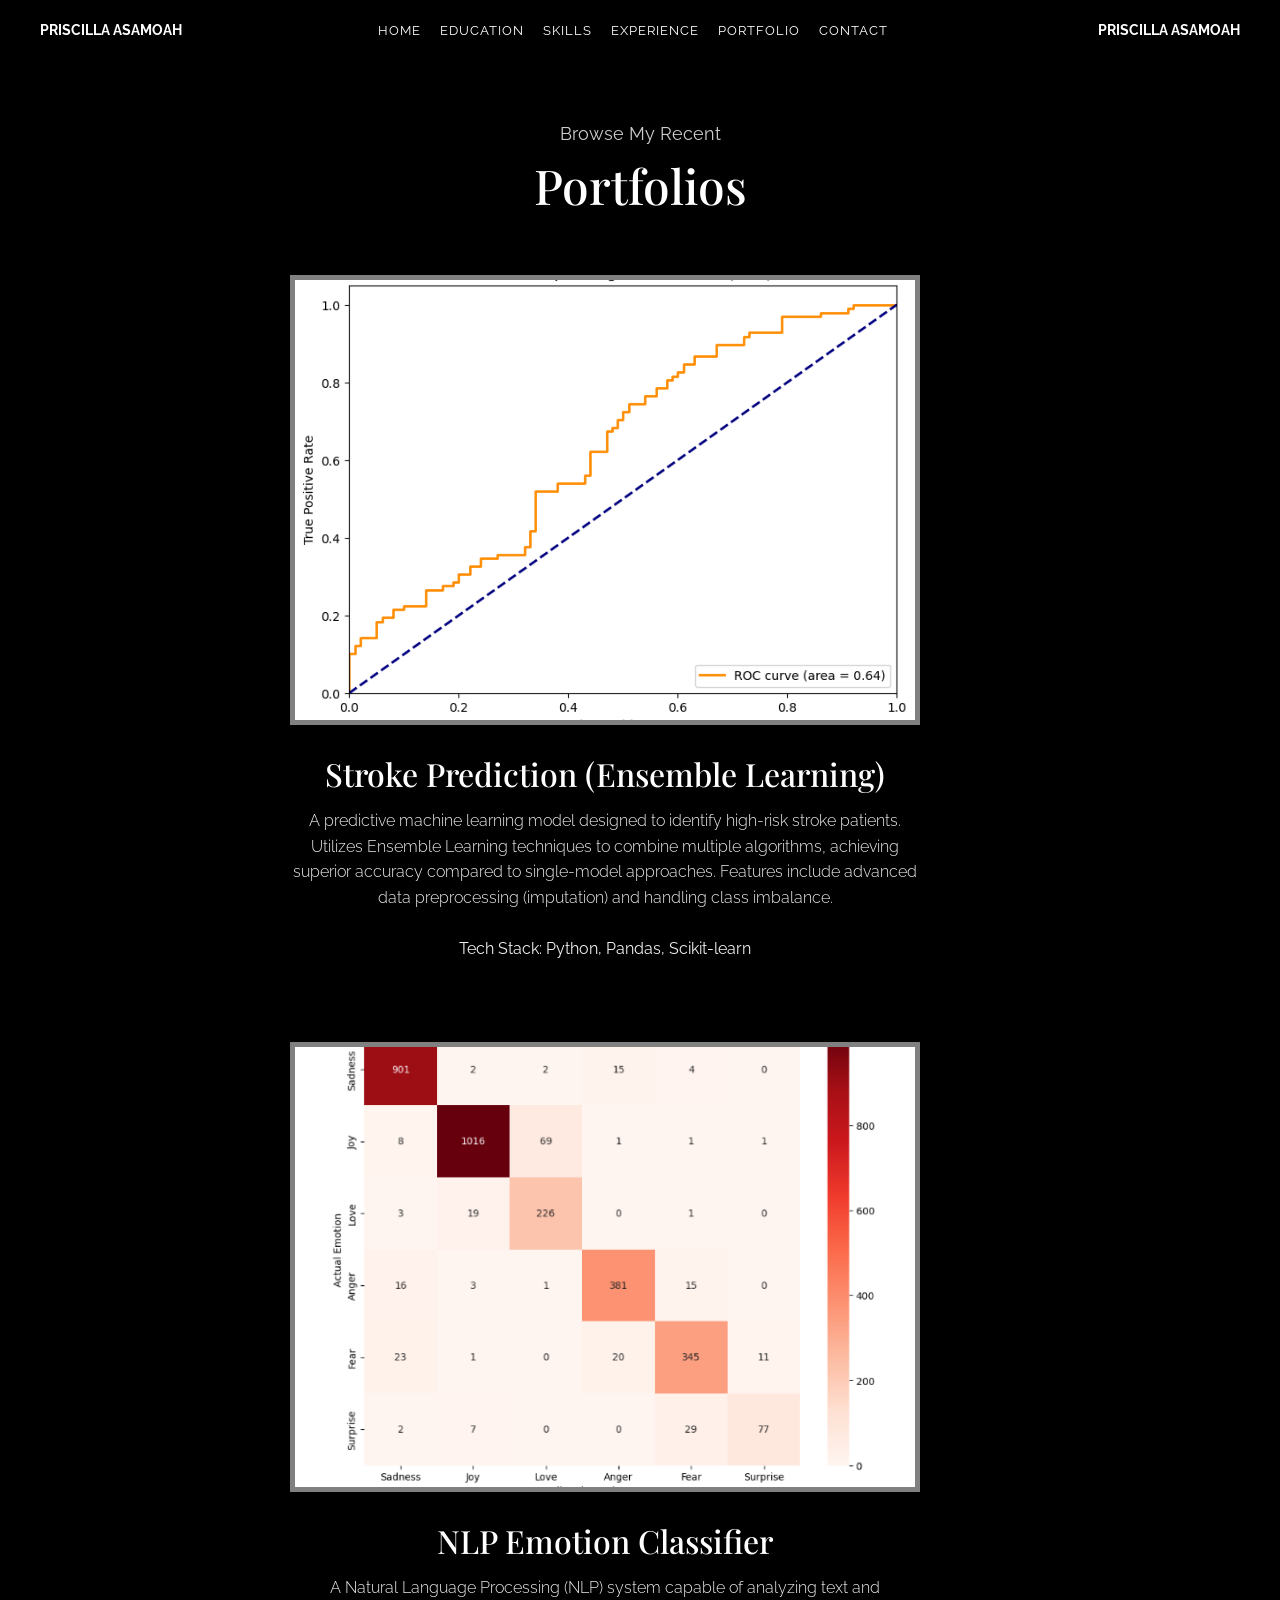
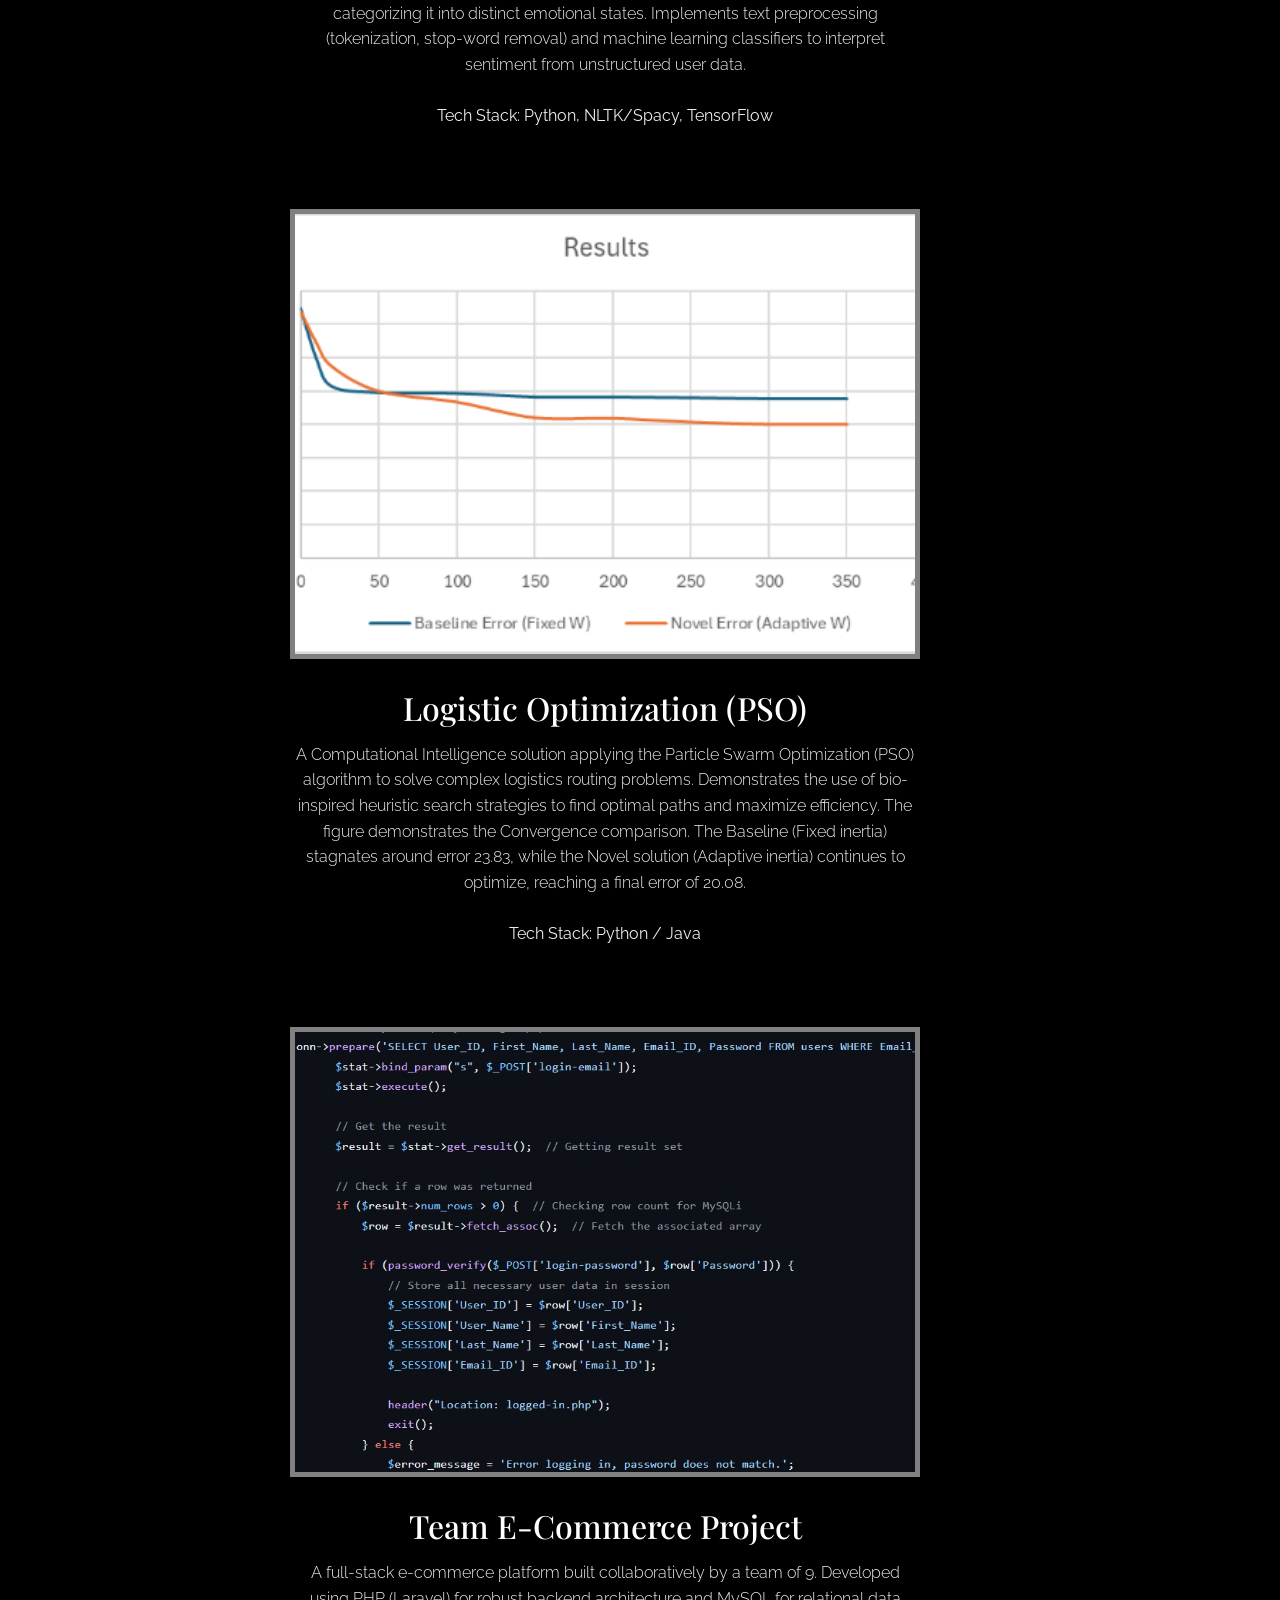
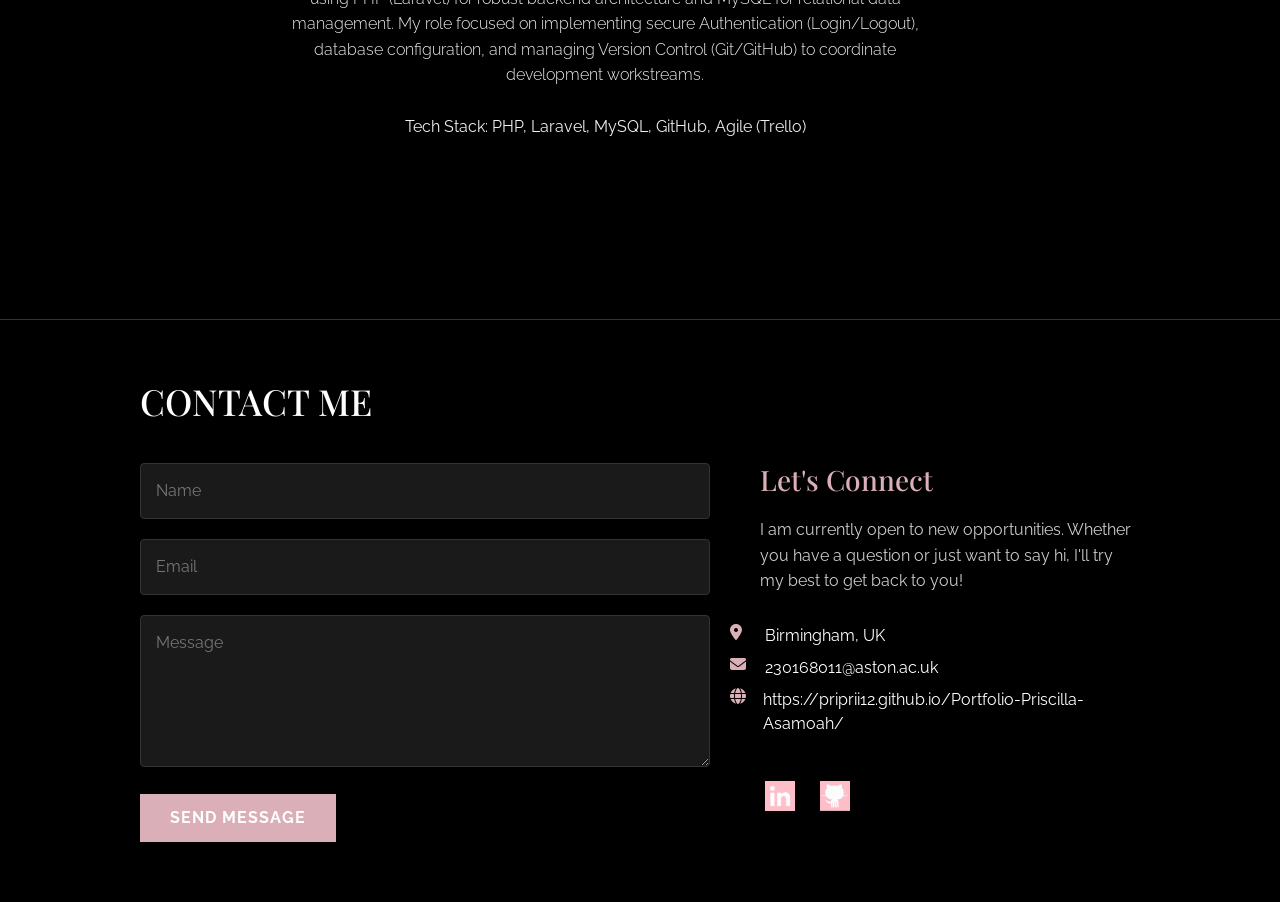
==== commit 338489fa: "Update Portfolio.html" ====
--- a/Portfolio.html
+++ b/Portfolio.html
@@ -25,7 +25,7 @@
 
   <nav class="main-nav">
   
-
+<div class="nav-name">PRISCILLA ASAMOAH</div>
     <!-- The Hamburger Button -->
     <a href="#" class="toggle-button">
       <span class="bar"></span>
@@ -42,7 +42,7 @@
       <a href="Portfolio.html">PORTFOLIO</a>
       <a href="portfolio.html#contact">CONTACT</a>
     </div>
-    <div class="nav-name">PRISCILLA ASAMOAH</div>
+     <div class="nav-name">PRISCILLA ASAMOAH</div>
   </nav>
 
 <main>
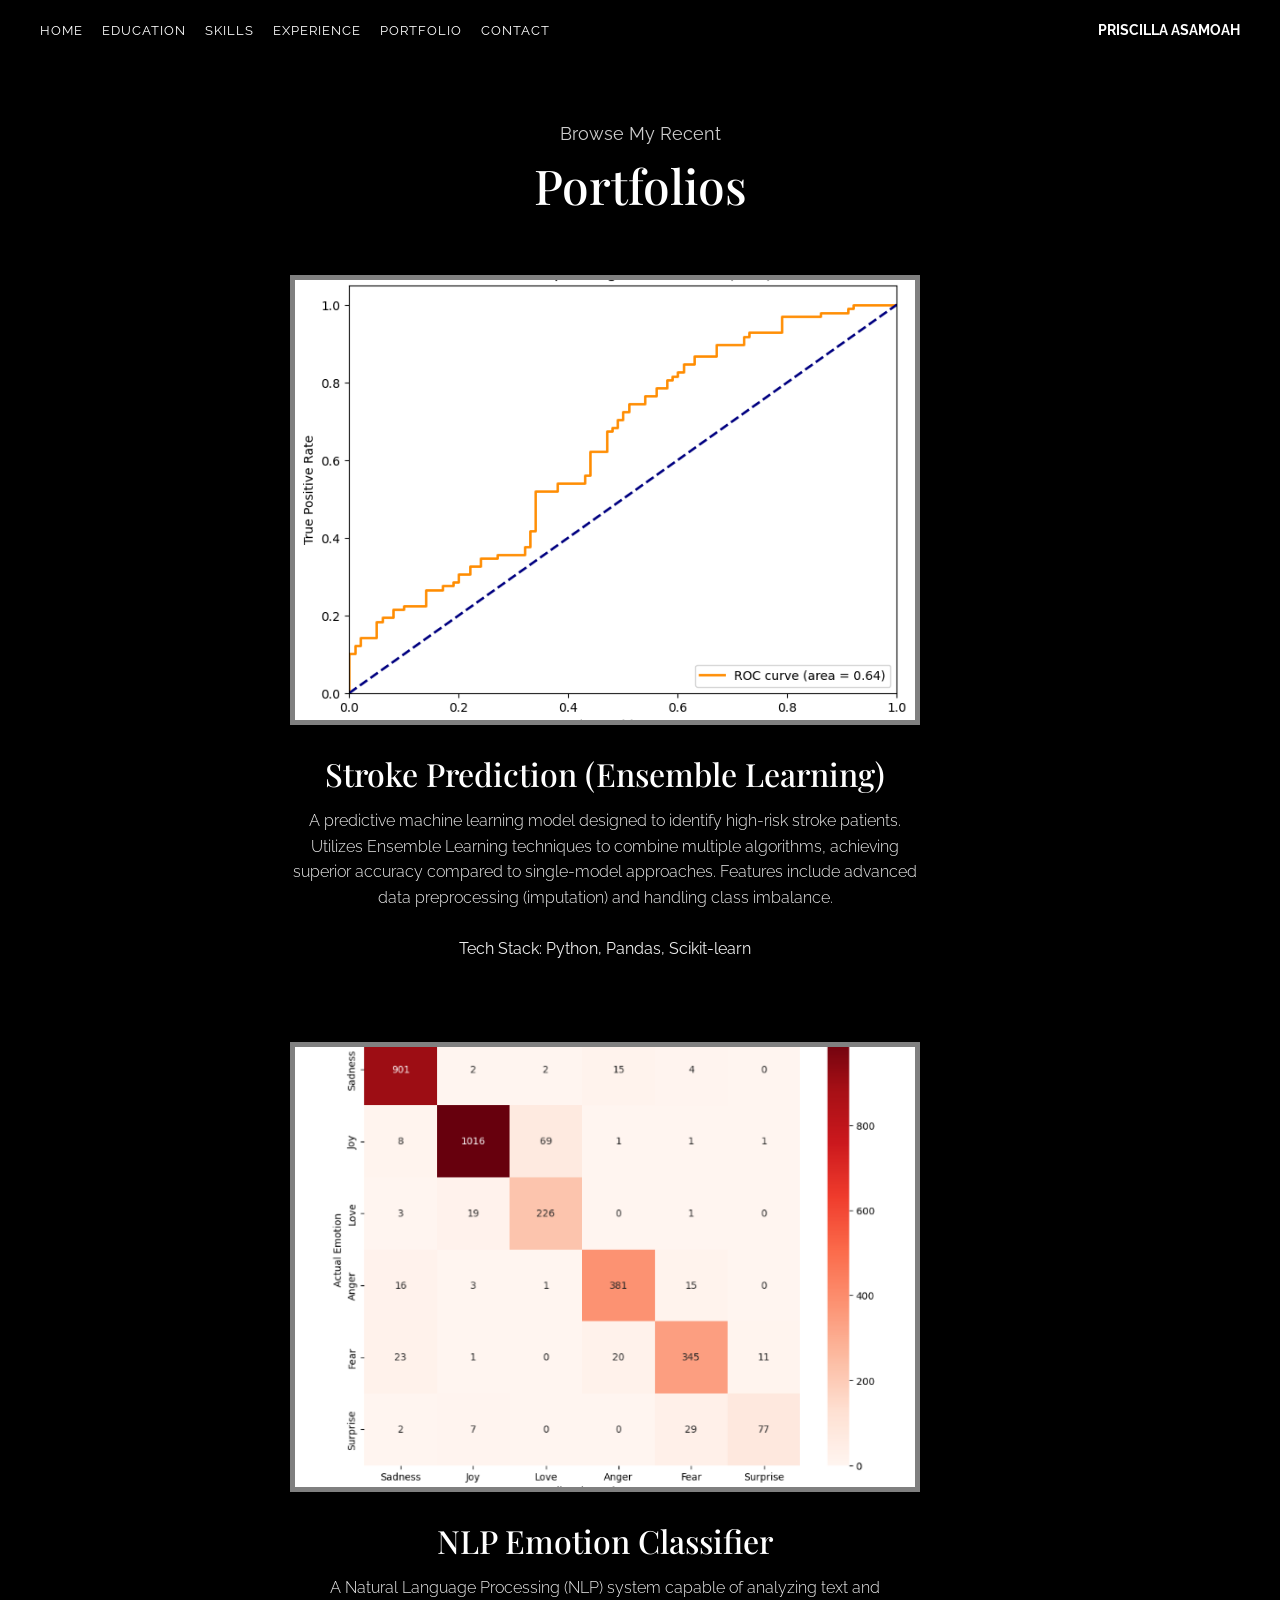
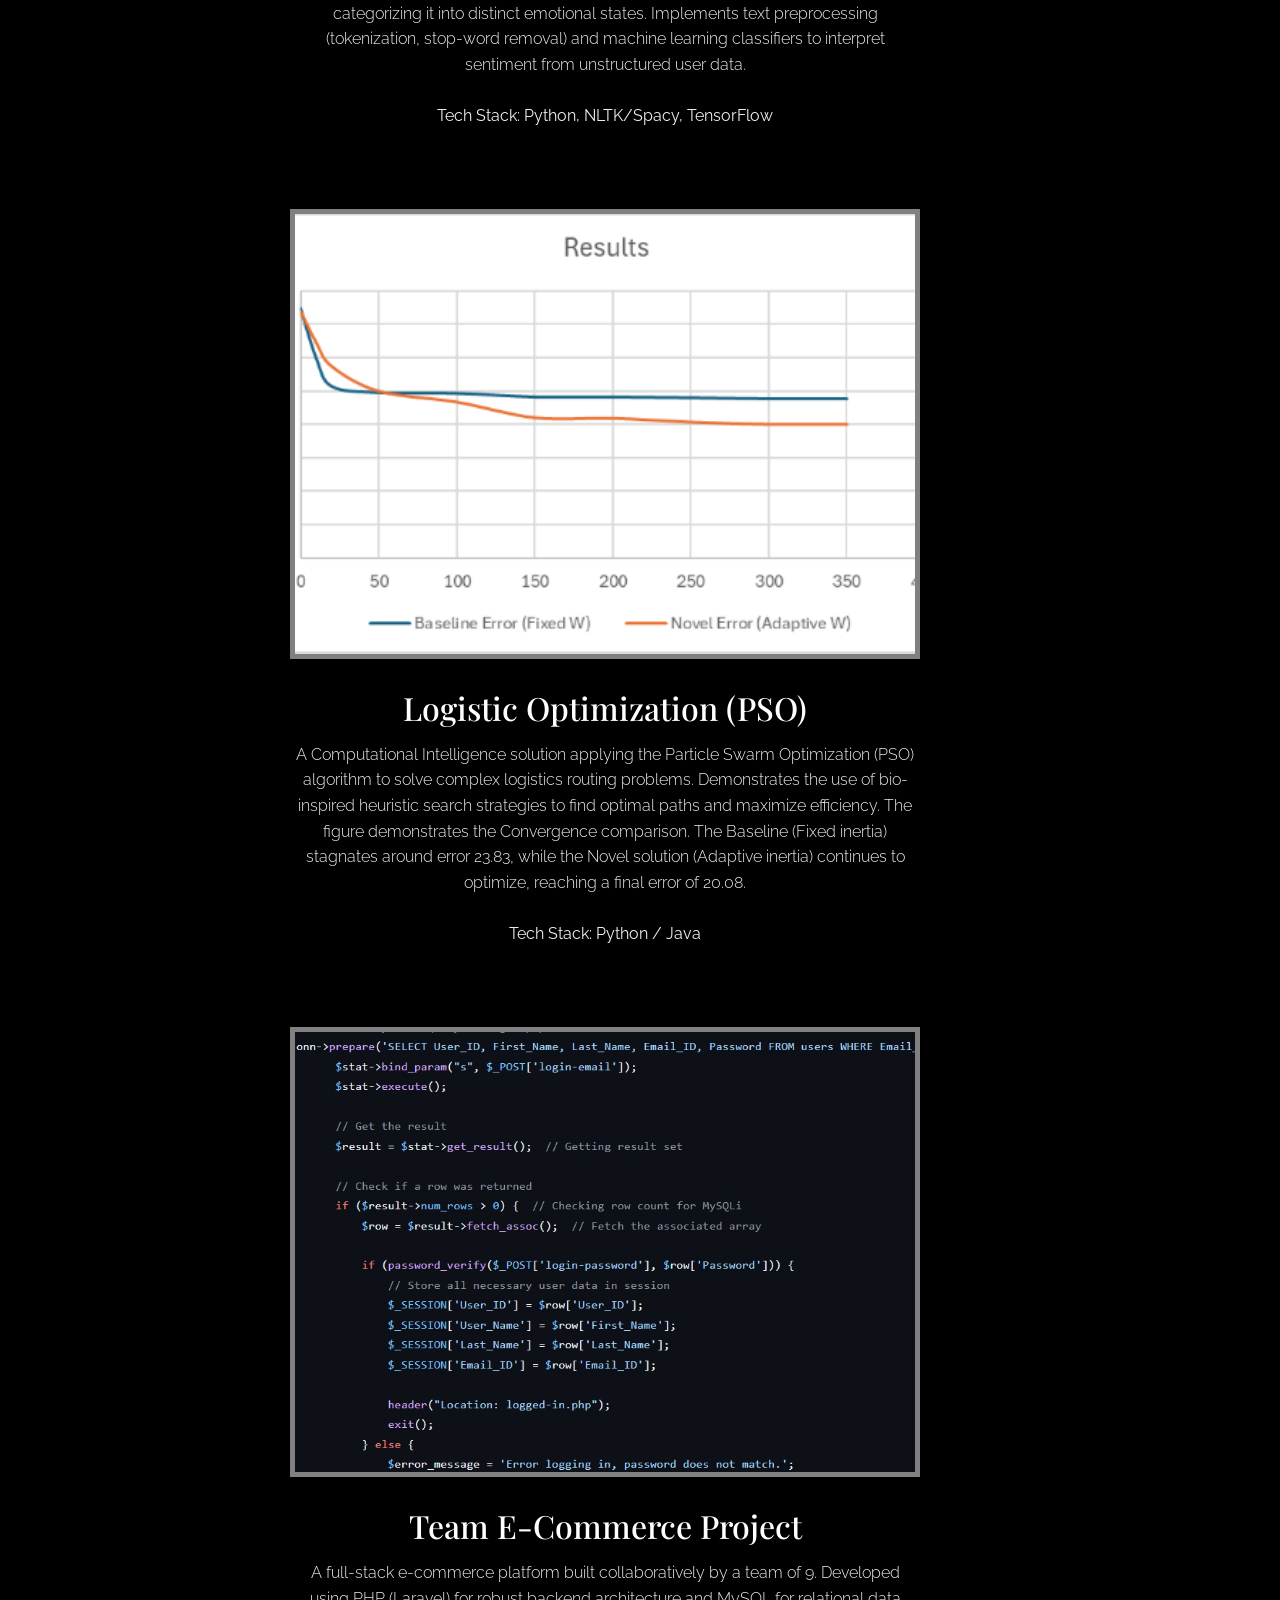
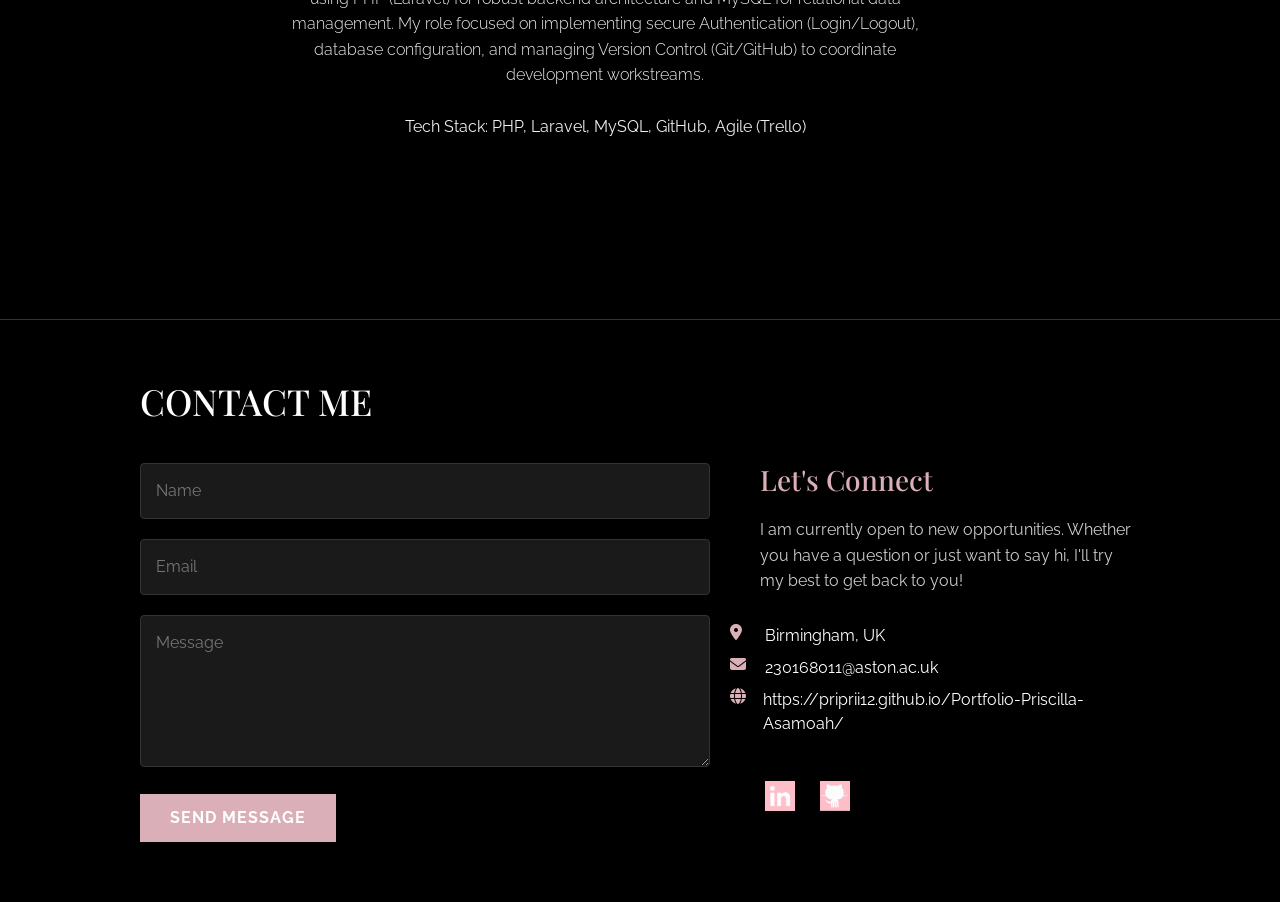
==== commit c6310569: "Updates contact form functionality" ====
--- a/Portfolio.html
+++ b/Portfolio.html
@@ -25,7 +25,7 @@
 
   <nav class="main-nav">
   
-<div class="nav-name">PRISCILLA ASAMOAH</div>
+
     <!-- The Hamburger Button -->
     <a href="#" class="toggle-button">
       <span class="bar"></span>
@@ -40,7 +40,7 @@
       <a href="index.html#skills">SKILLS</a> 
       <a href="index.html#work-experience">EXPERIENCE</a>
       <a href="Portfolio.html">PORTFOLIO</a>
-      <a href="portfolio.html#contact">CONTACT</a>
+      <a href="Portfolio.html#contact">CONTACT</a>
     </div>
      <div class="nav-name">PRISCILLA ASAMOAH</div>
   </nav>
@@ -160,4 +160,4 @@
 </script>
 
 </body>
-</html>
+</html>
--- a/css/style.css
+++ b/css/style.css
@@ -707,4 +707,4 @@
 }
   
     
- 
+ 
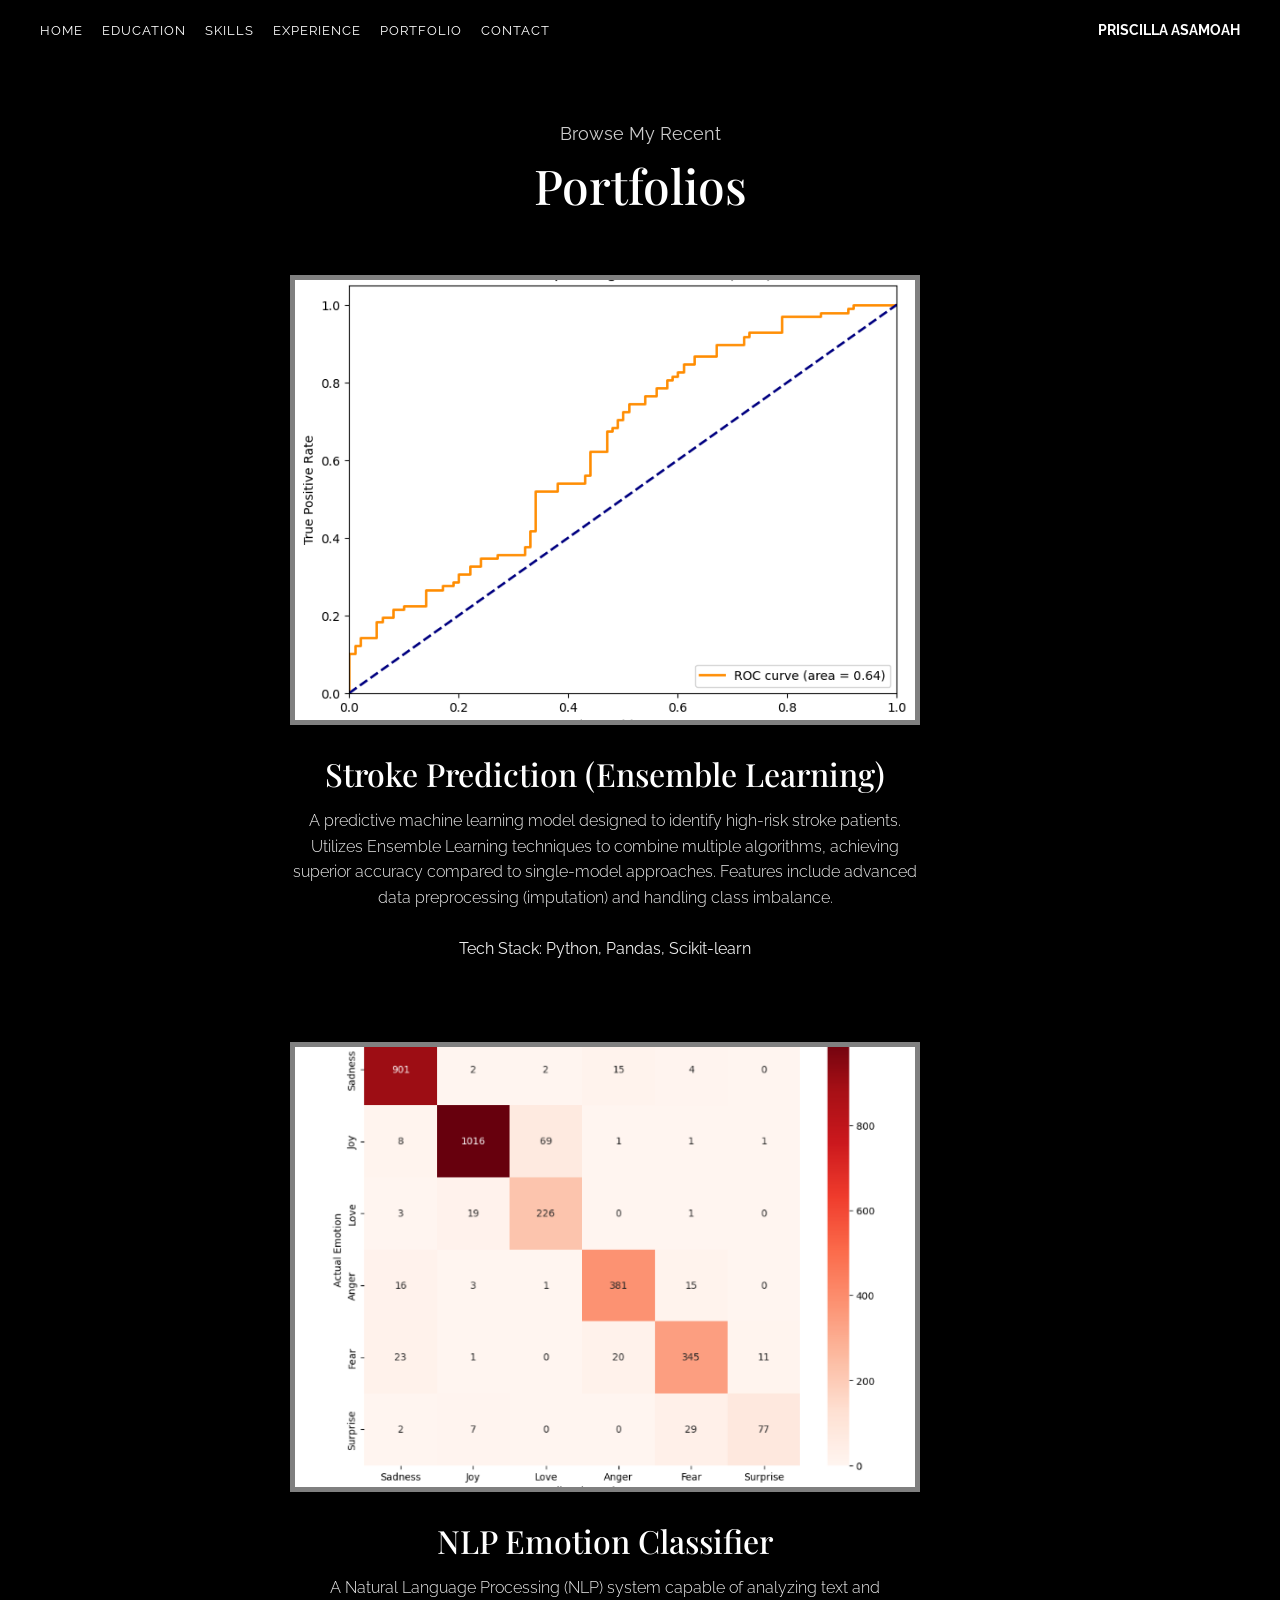
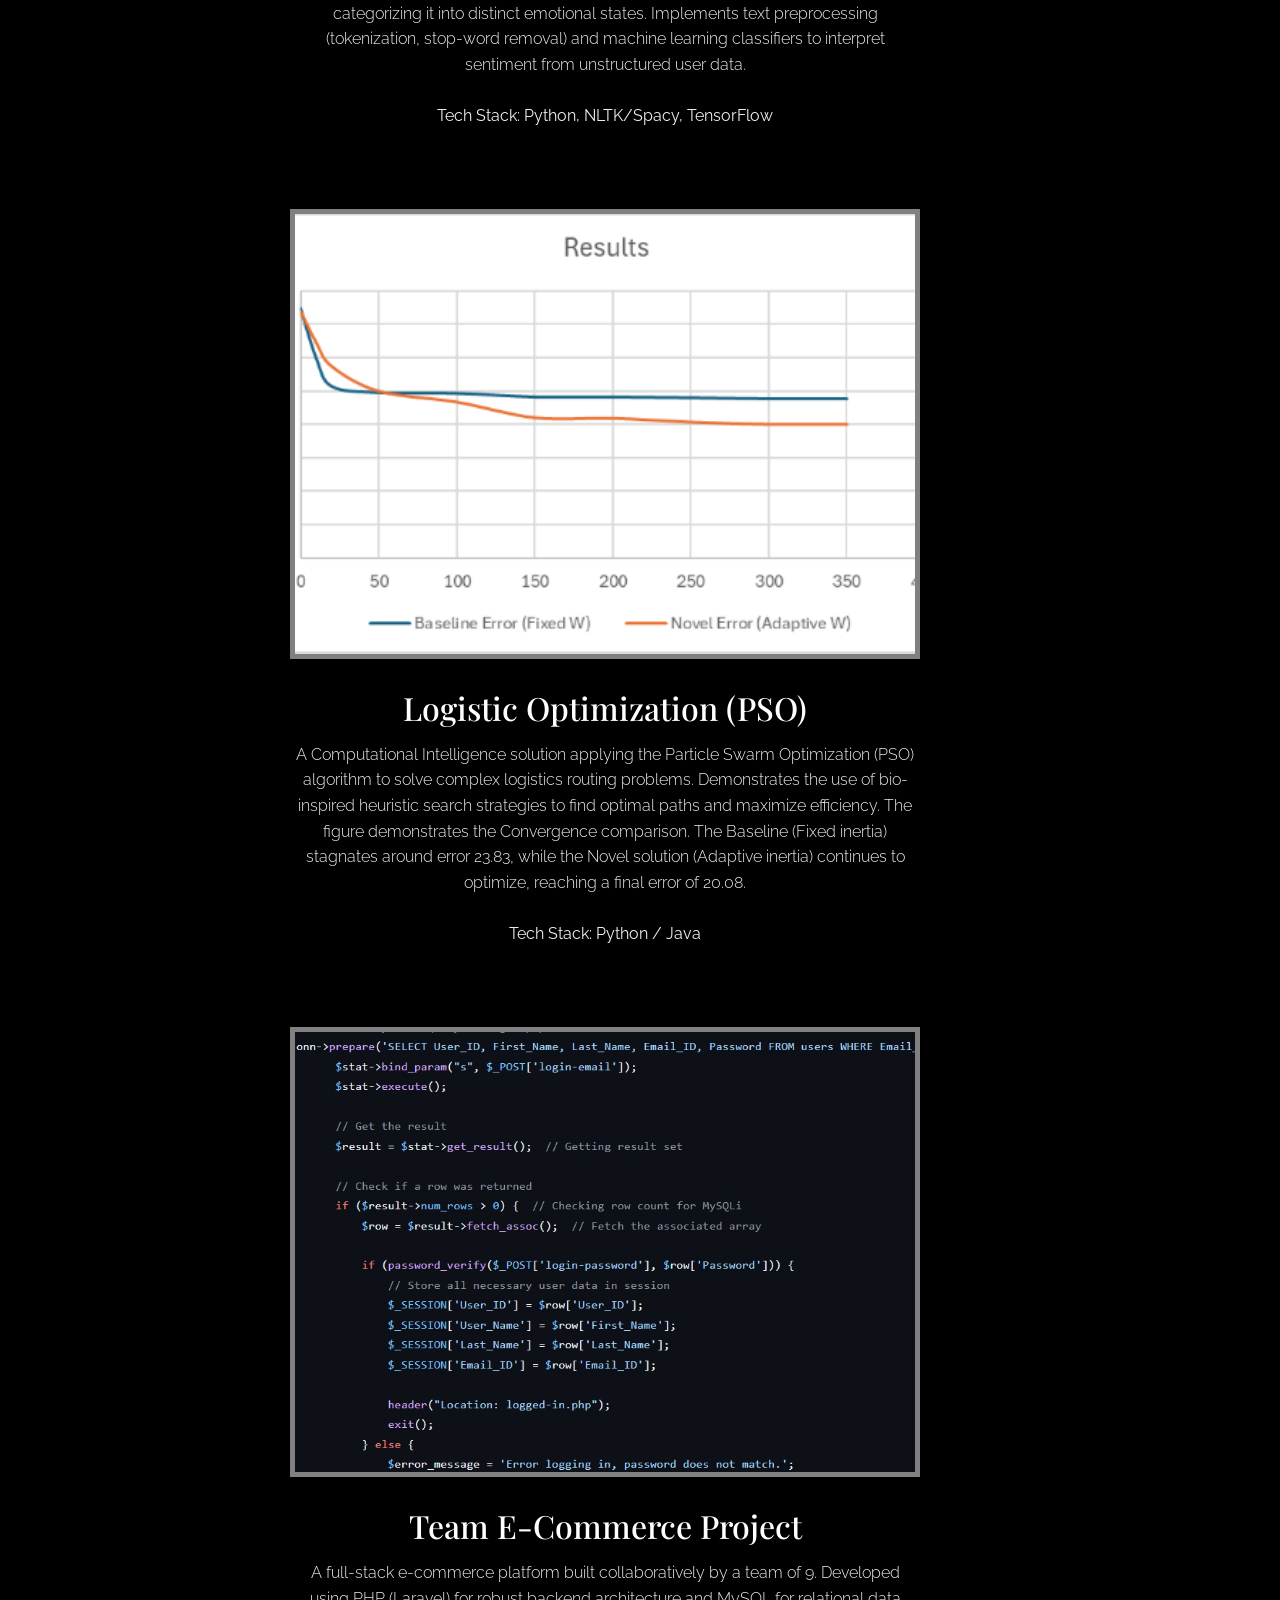
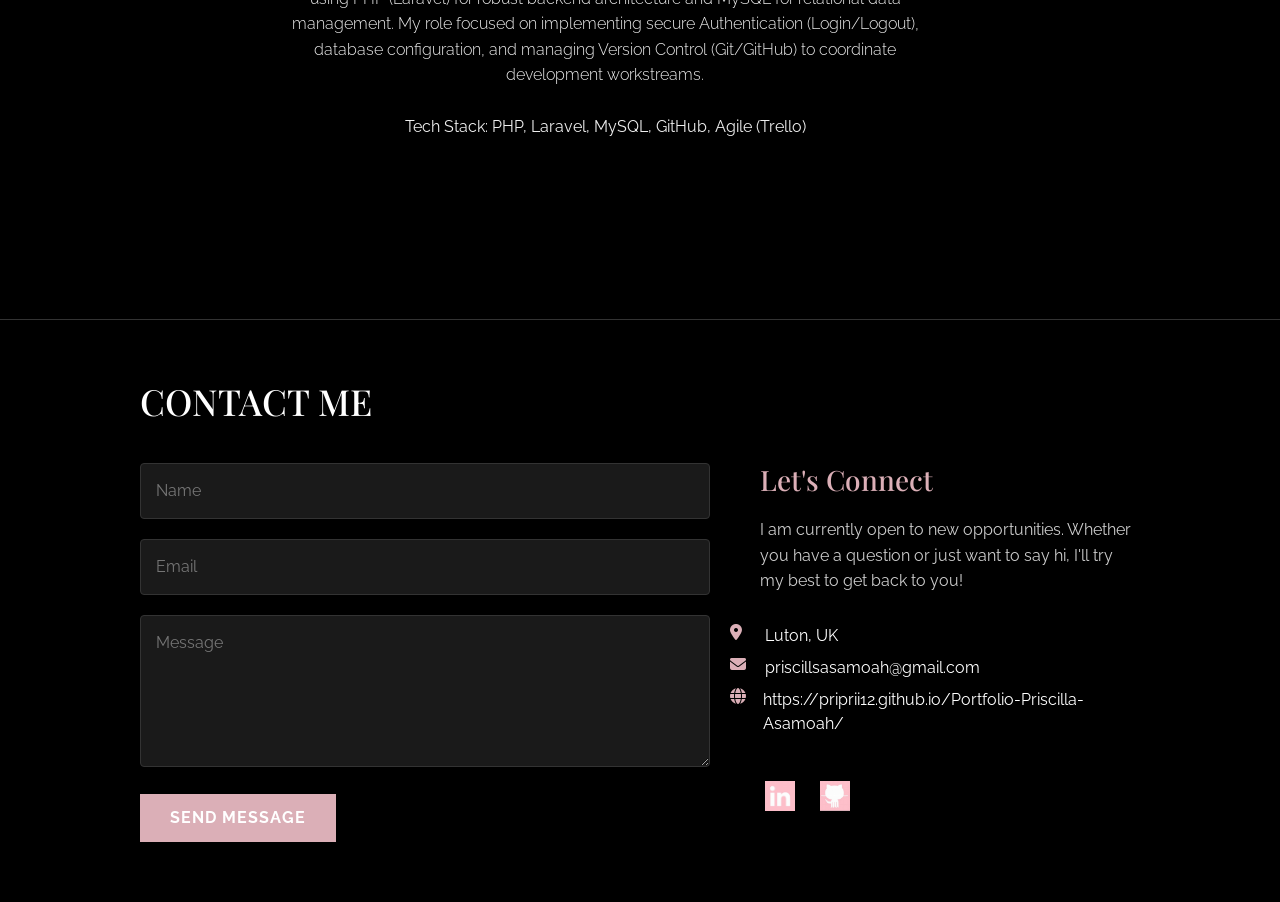
==== commit 31eb74ed: "Update Portfolio.html updated contact details" ====
--- a/Portfolio.html
+++ b/Portfolio.html
@@ -103,7 +103,7 @@
         
         <!-- LEFT SIDE: The Form -->
         <div class="contact-left">
-          <form action="#" method="POST" class="simple-form">
+          <form action="https://formspree.io/f/xvzgwbva" method="POST" class="simple-form">
             <input type="text" placeholder="Name" required>
             <input type="email" placeholder="Email" required>
             <textarea placeholder="Message" rows="5" required></textarea>
@@ -120,11 +120,11 @@
           
           <div class="info-item">
             <i class="fas fa-map-marker-alt"></i>
-            <span>Birmingham, UK</span>
+            <span>Luton, UK</span>
           </div>
           <div class="info-item">
             <i class="fas fa-envelope"></i>
-            <span>230168011@aston.ac.uk</span>
+            <span>priscillsasamoah@gmail.com</span>
           </div>
           <div class="info-item">
             <i class="fas fa-globe"></i>
@@ -160,4 +160,4 @@
 </script>
 
 </body>
-</html>+</html>
